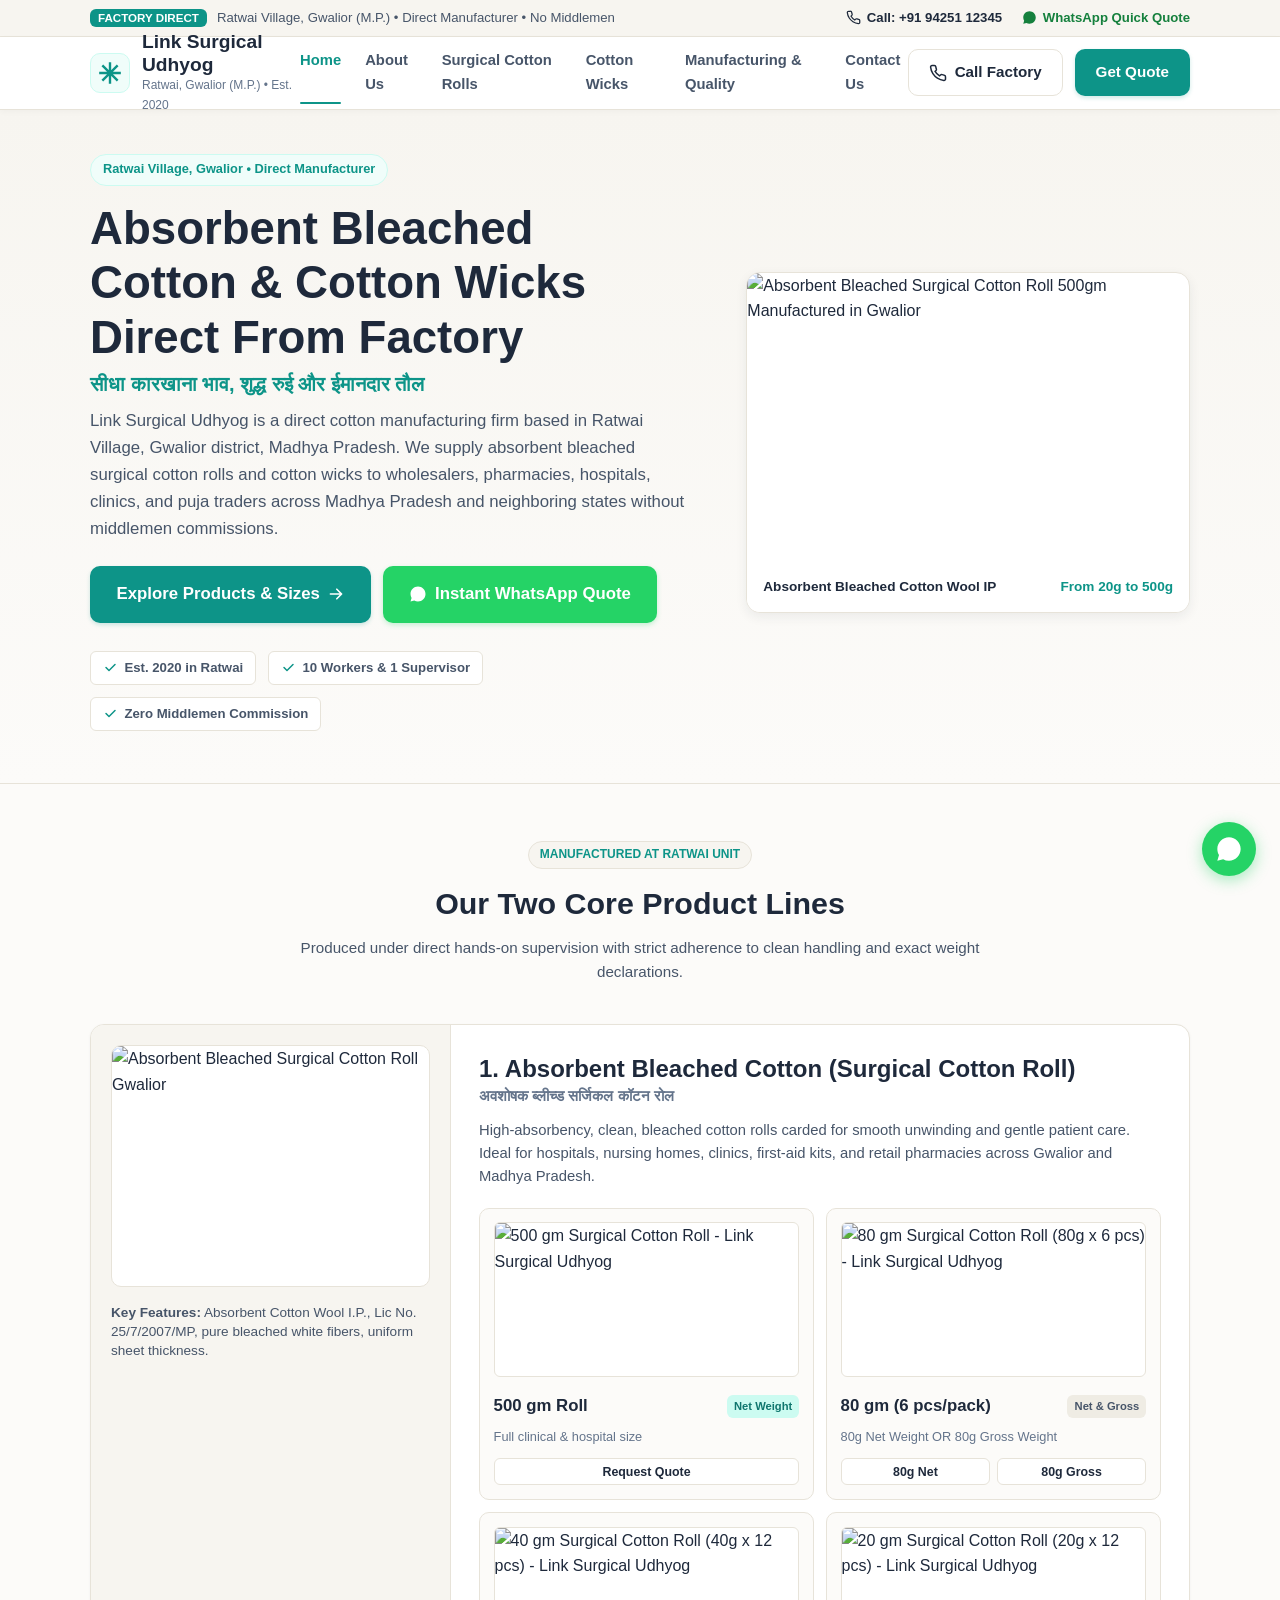
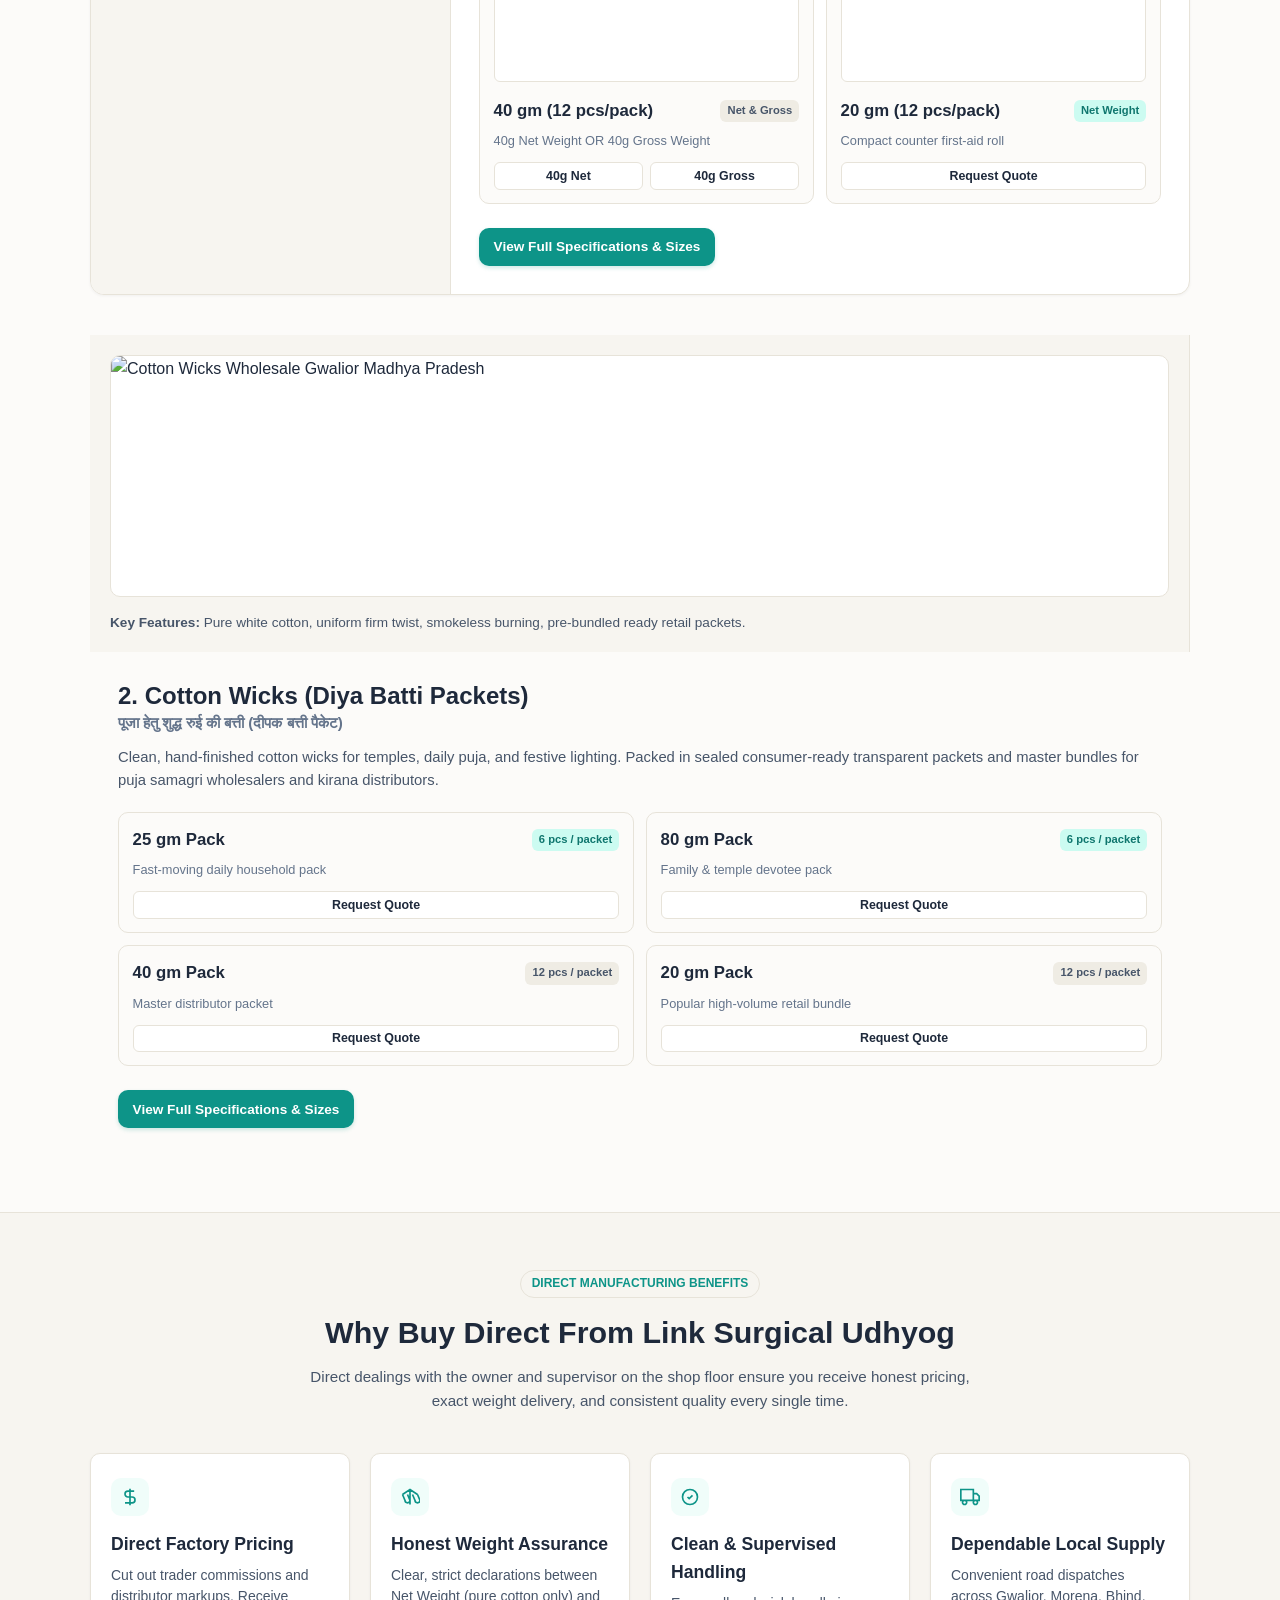
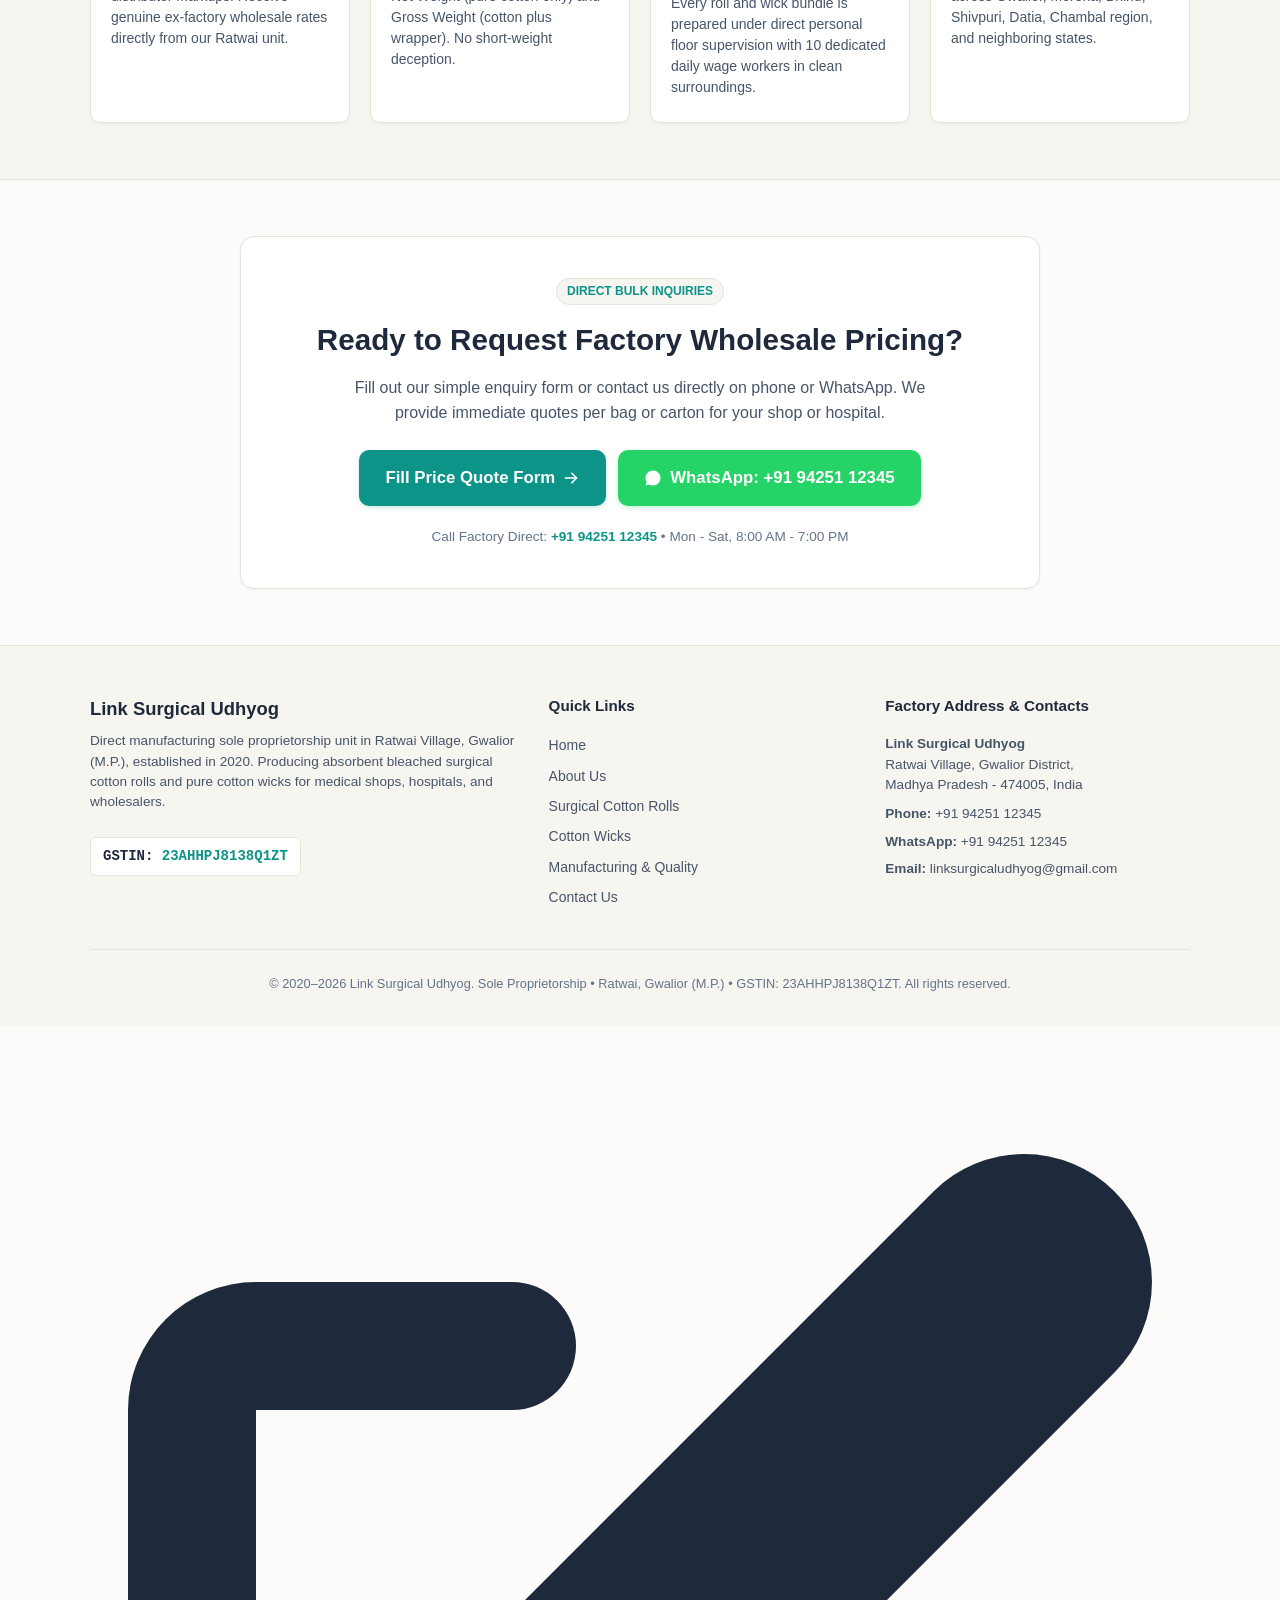
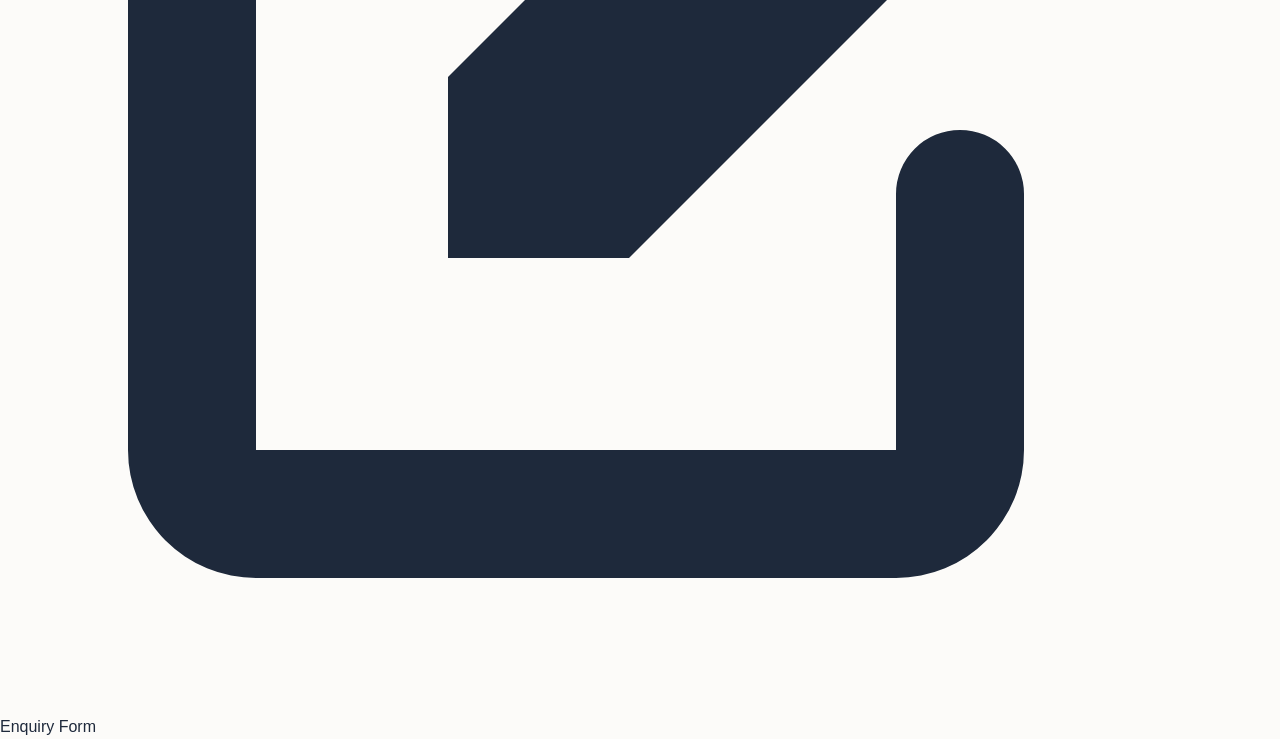
==== index.html @ 91ba0140 "Add files via upload" ====
<!DOCTYPE html>
<html lang="en">
<head>
  <meta charset="UTF-8">
  <meta name="viewport" content="width=device-width, initial-scale=1.0">
  <title>Link Surgical Udhyog | Cotton Manufacturer Gwalior, MP</title>
  <meta name="description" content="Absorbent cotton manufacturer in Gwalior, MP. Direct factory rates on surgical cotton rolls and cotton wicks wholesale from Ratwai Village unit.">
  <meta name="keywords" content="absorbent cotton manufacturer Gwalior, surgical cotton roll supplier Madhya Pradesh, cotton wicks wholesale, surgical cotton roll manufacturer, diya batti wholesale MP">
  <meta name="theme-color" content="#0D9488">
  
  <!-- Local SEO Meta & Schema.org Structured Data -->
  <link rel="canonical" href="index.html">
  <script type="application/ld+json">
  {
    "@context": "https://schema.org",
    "@type": "LocalBusiness",
    "name": "Link Surgical Udhyog",
    "description": "Direct manufacturer of Absorbent Bleached Surgical Cotton Rolls and Cotton Wicks in Ratwai Village, Gwalior, Madhya Pradesh.",
    "telephone": "+919425112345",
    "email": "linksurgicaludhyog@gmail.com",
    "taxID": "23AHHPJ8138Q1ZT",
    "address": {
      "@type": "PostalAddress",
      "streetAddress": "Ratwai Village",
      "addressLocality": "Gwalior",
      "addressRegion": "Madhya Pradesh",
      "postalCode": "474005",
      "addressCountry": "IN"
    },
    "openingHoursSpecification": {
      "@type": "OpeningHoursSpecification",
      "dayOfWeek": [
        "Monday", "Tuesday", "Wednesday", "Thursday", "Friday", "Saturday"
      ],
      "opens": "08:00",
      "closes": "19:00"
    }
  }
  </script>

  <link rel="stylesheet" href="style.css">
  <link rel="stylesheet" href="styles.css">
</head>
<body>

  <!-- Top Announcement Bar -->
  <div class="top-notice-bar">
    <div class="container top-notice-content">
      <div>
        <span class="top-badge">Factory Direct</span>
        <span>Ratwai Village, Gwalior (M.P.) • Direct Manufacturer • No Middlemen</span>
      </div>
      <div class="top-links">
        <a href="tel:+919425112345" class="top-link">
          <svg class="icon-sm" viewBox="0 0 24 24" fill="none" stroke="currentColor" stroke-width="2"><path d="M22 16.92v3a2 2 0 0 1-2.18 2 19.79 19.79 0 0 1-8.63-3.07 19.5 19.5 0 0 1-6-6 19.79 19.79 0 0 1-3.07-8.67A2 2 0 0 1 4.11 2h3a2 2 0 0 1 2 1.72 12.84 12.84 0 0 0 .7 2.81 2 2 0 0 1-.45 2.11L8.09 9.91a16 16 0 0 0 6 6l1.27-1.27a2 2 0 0 1 2.11-.45 12.84 12.84 0 0 0 2.81.7A2 2 0 0 1 22 16.92z"/></svg>
          <span>Call: +91 94251 12345</span>
        </a>
        <a href="https://wa.me/919425112345?text=Namaste%20Link%20Surgical%20Udhyog,%20I%20am%20interested%20in%20bulk%20wholesale%20rates." class="top-link wa-color" target="_blank" rel="noopener noreferrer">
          <svg class="icon-sm" viewBox="0 0 24 24" fill="currentColor"><path d="M17.472 14.382c-.301-.15-1.78-.878-2.056-.978-.276-.1-.477-.15-.678.15-.2.3-.778.978-.954 1.179-.176.2-.351.226-.652.075-.301-.15-1.27-.468-2.42-1.493-.895-.798-1.5-1.784-1.676-2.085-.176-.301-.019-.464.132-.614.136-.135.301-.351.452-.527.15-.176.2-.301.3-.502.101-.2.05-.376-.025-.527-.075-.15-.678-1.632-.929-2.235-.244-.588-.492-.508-.678-.517l-.578-.01c-.2 0-.527.075-.803.376-.276.301-1.054 1.03-1.054 2.512 0 1.482 1.079 2.912 1.23 3.113.15.2 2.123 3.242 5.143 4.547.718.311 1.279.497 1.716.636.722.23 1.379.197 1.9.12.58-.088 1.78-.727 2.03-1.43.25-.704.25-1.306.175-1.43-.075-.125-.276-.2-.577-.351zM12 2C6.477 2 2 6.477 2 12c0 1.89.525 3.66 1.438 5.176L2 22l4.981-1.307A9.957 9.957 0 0 0 12 22c5.523 0 10-4.477 10-10S17.523 2 12 2z"/></svg>
          <span>WhatsApp Quick Quote</span>
        </a>
      </div>
    </div>
  </div>

  <!-- Header Navigation -->
  <header class="header">
    <div class="container header-inner">
      <a href="index.html" class="brand">
        <div class="brand-icon">
          <svg viewBox="0 0 24 24" fill="none" stroke="currentColor" stroke-width="2.2"><path d="M12 2v20M2 12h20M4.93 4.93l14.14 14.14M4.93 19.07L19.07 4.93"/></svg>
        </div>
        <div class="brand-text">
          <span class="brand-name">Link Surgical Udhyog</span>
          <span class="brand-sub">Ratwai, Gwalior (M.P.) • Est. 2020</span>
        </div>
      </a>

      <!-- Desktop Navigation (6-Page Architecture) -->
      <nav class="main-nav">
        <a href="index.html" class="active">Home</a>
        <a href="about-us.html">About Us</a>
        <a href="surgical-cotton-rolls.html">Surgical Cotton Rolls</a>
        <a href="cotton-wicks.html">Cotton Wicks</a>
        <a href="manufacturing-quality.html">Manufacturing & Quality</a>
        <a href="contact-us.html">Contact Us</a>
      </nav>

      <div class="header-actions">
        <a href="tel:+919425112345" class="btn btn-outline header-call-btn">
          <svg class="btn-icon" viewBox="0 0 24 24" fill="none" stroke="currentColor" stroke-width="2"><path d="M22 16.92v3a2 2 0 0 1-2.18 2 19.79 19.79 0 0 1-8.63-3.07 19.5 19.5 0 0 1-6-6 19.79 19.79 0 0 1-3.07-8.67A2 2 0 0 1 4.11 2h3a2 2 0 0 1 2 1.72 12.84 12.84 0 0 0 .7 2.81 2 2 0 0 1-.45 2.11L8.09 9.91a16 16 0 0 0 6 6l1.27-1.27a2 2 0 0 1 2.11-.45 12.84 12.84 0 0 0 2.81.7A2 2 0 0 1 22 16.92z"/></svg>
          <span>Call Factory</span>
        </a>
        <a href="contact-us.html" class="btn btn-accent">
          <span>Get Quote</span>
        </a>
        <button class="hamburger-btn" id="hamburgerBtn" aria-label="Open navigation menu">
          <span></span>
          <span></span>
          <span></span>
        </button>
      </div>
    </div>

    <!-- Mobile Navigation Drawer -->
    <div class="mobile-drawer" id="mobileDrawer">
      <div class="mobile-links">
        <a href="index.html" class="active">Home</a>
        <a href="about-us.html">About Us</a>
        <a href="surgical-cotton-rolls.html">Surgical Cotton Rolls</a>
        <a href="cotton-wicks.html">Cotton Wicks</a>
        <a href="manufacturing-quality.html">Manufacturing & Quality</a>
        <a href="contact-us.html">Contact Us</a>
      </div>
      <div class="mobile-drawer-cta">
        <a href="tel:+919425112345" class="btn btn-outline btn-full">Direct Call: 94251 12345</a>
        <a href="https://wa.me/919425112345" class="btn btn-whatsapp btn-full" target="_blank" rel="noopener noreferrer">WhatsApp Factory Owner</a>
      </div>
    </div>
  </header>

  <main>
    <!-- Home Hero Section with Short Headline -->
    <section class="hero">
      <div class="container hero-grid">
        <div class="hero-left">
          <span class="hero-tag">Ratwai Village, Gwalior • Direct Manufacturer</span>
          <h1 class="hero-headline">
            Absorbent Bleached Cotton & Cotton Wicks Direct From Factory
            <span class="hero-headline-hi">सीधा कारखाना भाव, शुद्ध रुई और ईमानदार तौल</span>
          </h1>
          <p class="hero-lead">
            Link Surgical Udhyog is a direct cotton manufacturing firm based in Ratwai Village, Gwalior district, Madhya Pradesh. We supply absorbent bleached surgical cotton rolls and cotton wicks to wholesalers, pharmacies, hospitals, clinics, and puja traders across Madhya Pradesh and neighboring states without middlemen commissions.
          </p>

          <div class="hero-cta-row">
            <a href="surgical-cotton-rolls.html" class="btn btn-accent btn-lg">
              <span>Explore Products & Sizes</span>
              <svg class="btn-icon-right" viewBox="0 0 20 20" fill="currentColor"><path fill-rule="evenodd" d="M10.293 3.293a1 1 0 011.414 0l6 6a1 1 0 010 1.414l-6 6a1 1 0 01-1.414-1.414L14.586 11H3a1 1 0 110-2h11.586l-4.293-4.293a1 1 0 010-1.414z" clip-rule="evenodd"/></svg>
            </a>
            <a href="https://wa.me/919425112345?text=Namaste%20Link%20Surgical%20Udhyog,%20I%20am%20looking%20for%20bulk%20factory%20prices." class="btn btn-whatsapp btn-lg" target="_blank" rel="noopener noreferrer">
              <svg class="btn-icon" viewBox="0 0 24 24" fill="currentColor"><path d="M17.472 14.382c-.301-.15-1.78-.878-2.056-.978-.276-.1-.477-.15-.678.15-.2.3-.778.978-.954 1.179-.176.2-.351.226-.652.075-.301-.15-1.27-.468-2.42-1.493-.895-.798-1.5-1.784-1.676-2.085-.176-.301-.019-.464.132-.614.136-.135.301-.351.452-.527.15-.176.2-.301.3-.502.101-.2.05-.376-.025-.527-.075-.15-.678-1.632-.929-2.235-.244-.588-.492-.508-.678-.517l-.578-.01c-.2 0-.527.075-.803.376-.276.301-1.054 1.03-1.054 2.512 0 1.482 1.079 2.912 1.23 3.113.15.2 2.123 3.242 5.143 4.547.718.311 1.279.497 1.716.636.722.23 1.379.197 1.9.12.58-.088 1.78-.727 2.03-1.43.25-.704.25-1.306.175-1.43-.075-.125-.276-.2-.577-.351zM12 2C6.477 2 2 6.477 2 12c0 1.89.525 3.66 1.438 5.176L2 22l4.981-1.307A9.957 9.957 0 0 0 12 22c5.523 0 10-4.477 10-10S17.523 2 12 2z"/></svg>
              <span>Instant WhatsApp Quote</span>
            </a>
          </div>

          <div class="hero-highlights">
            <div class="hero-highlight-pill">
              <svg viewBox="0 0 20 20" fill="currentColor"><path fill-rule="evenodd" d="M16.707 5.293a1 1 0 010 1.414l-8 8a1 1 0 01-1.414 0l-4-4a1 1 0 011.414-1.414L8 12.586l7.293-7.293a1 1 0 011.414 0z" clip-rule="evenodd"/></svg>
              <span>Est. 2020 in Ratwai</span>
            </div>
            <div class="hero-highlight-pill">
              <svg viewBox="0 0 20 20" fill="currentColor"><path fill-rule="evenodd" d="M16.707 5.293a1 1 0 010 1.414l-8 8a1 1 0 01-1.414 0l-4-4a1 1 0 011.414-1.414L8 12.586l7.293-7.293a1 1 0 011.414 0z" clip-rule="evenodd"/></svg>
              <span>10 Workers & 1 Supervisor</span>
            </div>
            <div class="hero-highlight-pill">
              <svg viewBox="0 0 20 20" fill="currentColor"><path fill-rule="evenodd" d="M16.707 5.293a1 1 0 010 1.414l-8 8a1 1 0 01-1.414 0l-4-4a1 1 0 011.414-1.414L8 12.586l7.293-7.293a1 1 0 011.414 0z" clip-rule="evenodd"/></svg>
              <span>Zero Middlemen Commission</span>
            </div>
          </div>
        </div>

        <div class="hero-right">
          <div class="hero-img-box">
            <img src="images/cotton-roll-500g.jpg" alt="Absorbent Bleached Surgical Cotton Roll 500gm Manufactured in Gwalior" width="600" height="448" loading="eager">
            <div class="hero-img-meta">
              <strong>Absorbent Bleached Cotton Wool IP</strong>
              <span style="color: var(--accent-teal); font-weight: 700;">From 20g to 500g</span>
            </div>
          </div>
        </div>
      </div>
    </section>

    <!-- The Two Product Lines Section -->
    <section class="section">
      <div class="container">
        <div class="section-title-wrap">
          <span class="section-tag">Manufactured at Ratwai Unit</span>
          <h2 class="section-heading">Our Two Core Product Lines</h2>
          <p class="section-sub">
            Produced under direct hands-on supervision with strict adherence to clean handling and exact weight declarations.
          </p>
        </div>

        <!-- Product Line 1 -->
        <div class="product-card">
          <div class="product-card-media">
            <div class="product-img-wrap">
              <img src="images/cotton-roll-500g.jpg" alt="Absorbent Bleached Surgical Cotton Roll Gwalior" loading="lazy">
            </div>
            <div style="font-size: 0.85rem; color: var(--text-secondary); line-height: 1.4;">
              <strong>Key Features:</strong> Absorbent Cotton Wool I.P., Lic No. 25/7/2007/MP, pure bleached white fibers, uniform sheet thickness.
            </div>
          </div>
          <div class="product-card-body">
            <div>
              <h3 class="product-title">1. Absorbent Bleached Cotton (Surgical Cotton Roll)</h3>
              <p class="product-title-hi">अवशोषक ब्लीच्ड सर्जिकल कॉटन रोल</p>
              <p class="product-desc">
                High-absorbency, clean, bleached cotton rolls carded for smooth unwinding and gentle patient care. Ideal for hospitals, nursing homes, clinics, first-aid kits, and retail pharmacies across Gwalior and Madhya Pradesh.
              </p>
              <div class="pack-variant-grid">
                <!-- 500 gm Net -->
                <div class="pack-item">
                  <div class="pack-thumb-wrap">
                    <img src="images/cotton-roll-500g.jpg" alt="500 gm Surgical Cotton Roll - Link Surgical Udhyog" class="pack-thumb" loading="lazy">
                  </div>
                  <div class="pack-header">
                    <span class="pack-name">500 gm Roll</span>
                    <span class="pack-badge accent">Net Weight</span>
                  </div>
                  <span class="pack-note">Full clinical & hospital size</span>
                  <div class="pack-actions">
                    <button class="btn btn-xs btn-outline" onclick="requestQuoteFor('Absorbent Bleached Cotton (Surgical Roll)', '500 gm Net Weight')">Request Quote</button>
                  </div>
                </div>

                <!-- 80 gm Net & Gross (80gmx6) -->
                <div class="pack-item">
                  <div class="pack-thumb-wrap">
                    <img src="images/cotton-roll-80gx6.jpg" alt="80 gm Surgical Cotton Roll (80g x 6 pcs) - Link Surgical Udhyog" class="pack-thumb" loading="lazy">
                  </div>
                  <div class="pack-header">
                    <span class="pack-name">80 gm (6 pcs/pack)</span>
                    <span class="pack-badge">Net & Gross</span>
                  </div>
                  <span class="pack-note">80g Net Weight OR 80g Gross Weight</span>
                  <div class="pack-actions">
                    <button class="btn btn-xs btn-outline" onclick="requestQuoteFor('Absorbent Bleached Cotton (Surgical Roll)', '80 gm Net Weight')">80g Net</button>
                    <button class="btn btn-xs btn-outline" onclick="requestQuoteFor('Absorbent Bleached Cotton (Surgical Roll)', '80 gm Gross Weight')">80g Gross</button>
                  </div>
                </div>

                <!-- 40 gm Net & Gross (40gmx12) -->
                <div class="pack-item">
                  <div class="pack-thumb-wrap">
                    <img src="images/cotton-roll-40gx12.jpg" alt="40 gm Surgical Cotton Roll (40g x 12 pcs) - Link Surgical Udhyog" class="pack-thumb" loading="lazy">
                  </div>
                  <div class="pack-header">
                    <span class="pack-name">40 gm (12 pcs/pack)</span>
                    <span class="pack-badge">Net & Gross</span>
                  </div>
                  <span class="pack-note">40g Net Weight OR 40g Gross Weight</span>
                  <div class="pack-actions">
                    <button class="btn btn-xs btn-outline" onclick="requestQuoteFor('Absorbent Bleached Cotton (Surgical Roll)', '40 gm Net Weight')">40g Net</button>
                    <button class="btn btn-xs btn-outline" onclick="requestQuoteFor('Absorbent Bleached Cotton (Surgical Roll)', '40 gm Gross Weight')">40g Gross</button>
                  </div>
                </div>

                <!-- 20 gm Net (20gmx12) -->
                <div class="pack-item">
                  <div class="pack-thumb-wrap">
                    <img src="images/cotton-roll-20gx12.jpg" alt="20 gm Surgical Cotton Roll (20g x 12 pcs) - Link Surgical Udhyog" class="pack-thumb" loading="lazy">
                  </div>
                  <div class="pack-header">
                    <span class="pack-name">20 gm (12 pcs/pack)</span>
                    <span class="pack-badge accent">Net Weight</span>
                  </div>
                  <span class="pack-note">Compact counter first-aid roll</span>
                  <div class="pack-actions">
                    <button class="btn btn-xs btn-outline" onclick="requestQuoteFor('Absorbent Bleached Cotton (Surgical Roll)', '20 gm Net Weight')">Request Quote</button>
                  </div>
                </div>
              </div>
            </div>
            <div>
              <a href="surgical-cotton-rolls.html" class="btn btn-accent btn-sm">View Full Specifications & Sizes</a>
            </div>
          </div>
        </div>

        <!-- Product Line 2 -->
          <div class="product-card-media">
            <div class="product-img-wrap">
              <img src="images/cotton-wicks.jpg" alt="Cotton Wicks Wholesale Gwalior Madhya Pradesh" loading="lazy">
            </div>
            <div style="font-size: 0.85rem; color: var(--text-secondary); line-height: 1.4;">
              <strong>Key Features:</strong> Pure white cotton, uniform firm twist, smokeless burning, pre-bundled ready retail packets.
            </div>
          </div>
          <div class="product-card-body">
            <div>
              <h3 class="product-title">2. Cotton Wicks (Diya Batti Packets)</h3>
              <p class="product-title-hi">पूजा हेतु शुद्ध रुई की बत्ती (दीपक बत्ती पैकेट)</p>
              <p class="product-desc">
                Clean, hand-finished cotton wicks for temples, daily puja, and festive lighting. Packed in sealed consumer-ready transparent packets and master bundles for puja samagri wholesalers and kirana distributors.
              </p>
              <div class="pack-variant-grid">
                <div class="pack-item">
                  <div class="pack-header">
                    <span class="pack-name">25 gm Pack</span>
                    <span class="pack-badge accent">6 pcs / packet</span>
                  </div>
                  <span class="pack-note">Fast-moving daily household pack</span>
                  <div class="pack-actions">
                    <button class="btn btn-xs btn-outline" onclick="requestQuoteFor('Cotton Wicks (Packets)', '25 gm Pack (6 pieces per packet)')">Request Quote</button>
                  </div>
                </div>

                <div class="pack-item">
                  <div class="pack-header">
                    <span class="pack-name">80 gm Pack</span>
                    <span class="pack-badge accent">6 pcs / packet</span>
                  </div>
                  <span class="pack-note">Family & temple devotee pack</span>
                  <div class="pack-actions">
                    <button class="btn btn-xs btn-outline" onclick="requestQuoteFor('Cotton Wicks (Packets)', '80 gm Pack (6 pieces per packet)')">Request Quote</button>
                  </div>
                </div>

                <div class="pack-item">
                  <div class="pack-header">
                    <span class="pack-name">40 gm Pack</span>
                    <span class="pack-badge">12 pcs / packet</span>
                  </div>
                  <span class="pack-note">Master distributor packet</span>
                  <div class="pack-actions">
                    <button class="btn btn-xs btn-outline" onclick="requestQuoteFor('Cotton Wicks (Packets)', '40 gm Pack (12 pieces per packet)')">Request Quote</button>
                  </div>
                </div>

                <div class="pack-item">
                  <div class="pack-header">
                    <span class="pack-name">20 gm Pack</span>
                    <span class="pack-badge">12 pcs / packet</span>
                  </div>
                  <span class="pack-note">Popular high-volume retail bundle</span>
                  <div class="pack-actions">
                    <button class="btn btn-xs btn-outline" onclick="requestQuoteFor('Cotton Wicks (Packets)', '20 gm Pack (12 pieces per packet)')">Request Quote</button>
                  </div>
                </div>
              </div>
            </div>
            <div>
              <a href="cotton-wicks.html" class="btn btn-accent btn-sm">View Full Specifications & Sizes</a>
            </div>
          </div>
        </div>
      </div>
    </section>

    <!-- Why Buy From Us Section -->
    <section class="section" style="background-color: var(--cotton-warm-100); border-top: 1px solid var(--border-light); border-bottom: 1px solid var(--border-light);">
      <div class="container">
        <div class="section-title-wrap">
          <span class="section-tag">Direct Manufacturing Benefits</span>
          <h2 class="section-heading">Why Buy Direct From Link Surgical Udhyog</h2>
          <p class="section-sub">
            Direct dealings with the owner and supervisor on the shop floor ensure you receive honest pricing, exact weight delivery, and consistent quality every single time.
          </p>
        </div>

        <div class="pillar-grid">
          <div class="pillar-item">
            <div class="pillar-icon">
              <svg viewBox="0 0 24 24" fill="none" stroke="currentColor" stroke-width="2"><path d="M12 2v20M17 5H9.5a3.5 3.5 0 0 0 0 7h5a3.5 3.5 0 0 1 0 7H6"/></svg>
            </div>
            <h3>Direct Factory Pricing</h3>
            <p>Cut out trader commissions and distributor markups. Receive genuine ex-factory wholesale rates directly from our Ratwai unit.</p>
          </div>

          <div class="pillar-item">
            <div class="pillar-icon">
              <svg viewBox="0 0 24 24" fill="none" stroke="currentColor" stroke-width="2"><path d="M12 3v18M3 9l9-6 9 6M3 9l3 7a3 3 0 0 0 6 0L9 9M15 9l3 7a3 3 0 0 0 6 0L21 9"/></svg>
            </div>
            <h3>Honest Weight Assurance</h3>
            <p>Clear, strict declarations between Net Weight (pure cotton only) and Gross Weight (cotton plus wrapper). No short-weight deception.</p>
          </div>

          <div class="pillar-item">
            <div class="pillar-icon">
              <svg viewBox="0 0 24 24" fill="none" stroke="currentColor" stroke-width="2"><path d="M9 12l2 2 4-4m6 2a9 9 0 11-18 0 9 9 0 0118 0z"/></svg>
            </div>
            <h3>Clean & Supervised Handling</h3>
            <p>Every roll and wick bundle is prepared under direct personal floor supervision with 10 dedicated daily wage workers in clean surroundings.</p>
          </div>

          <div class="pillar-item">
            <div class="pillar-icon">
              <svg viewBox="0 0 24 24" fill="none" stroke="currentColor" stroke-width="2"><path d="M1 3h15v13H1zM16 8h4l3 3v5h-7V8zM5.5 21a2.5 2.5 0 1 0 0-5 2.5 2.5 0 0 0 0 5zM18.5 21a2.5 2.5 0 1 0 0-5 2.5 2.5 0 0 0 0 5z"/></svg>
            </div>
            <h3>Dependable Local Supply</h3>
            <p>Convenient road dispatches across Gwalior, Morena, Bhind, Shivpuri, Datia, Chambal region, and neighboring states.</p>
          </div>
        </div>
      </div>
    </section>

    <!-- Enquiry Call-to-Action Section -->
    <section class="section">
      <div class="container">
        <div style="background-color: var(--cotton-white); border: 1px solid var(--border-light); border-radius: var(--radius-lg); padding: 2.5rem 1.75rem; text-align: center; box-shadow: var(--shadow-sm); max-width: 800px; margin: 0 auto;">
          <span class="section-tag">Direct Bulk Inquiries</span>
          <h2 style="font-size: 1.85rem; font-weight: 800; color: var(--text-primary); margin-bottom: 0.75rem;">
            Ready to Request Factory Wholesale Pricing?
          </h2>
          <p style="font-size: 1rem; color: var(--text-secondary); max-width: 580px; margin: 0 auto 1.5rem;">
            Fill out our simple enquiry form or contact us directly on phone or WhatsApp. We provide immediate quotes per bag or carton for your shop or hospital.
          </p>
          <div style="display: flex; flex-direction: column; gap: 0.75rem; justify-content: center; align-items: center;">
            <div style="display: flex; gap: 0.75rem; flex-wrap: wrap; justify-content: center;">
              <a href="contact-us.html" class="btn btn-accent btn-lg">
                <span>Fill Price Quote Form</span>
                <svg class="btn-icon-right" viewBox="0 0 20 20" fill="currentColor"><path fill-rule="evenodd" d="M10.293 3.293a1 1 0 011.414 0l6 6a1 1 0 010 1.414l-6 6a1 1 0 01-1.414-1.414L14.586 11H3a1 1 0 110-2h11.586l-4.293-4.293a1 1 0 010-1.414z" clip-rule="evenodd"/></svg>
              </a>
              <a href="https://wa.me/919425112345?text=Namaste%20Link%20Surgical%20Udhyog,%20I%20am%20interested%20in%20bulk%20wholesale%20rates." class="btn btn-whatsapp btn-lg" target="_blank" rel="noopener noreferrer">
                <svg class="btn-icon" viewBox="0 0 24 24" fill="currentColor"><path d="M17.472 14.382c-.301-.15-1.78-.878-2.056-.978-.276-.1-.477-.15-.678.15-.2.3-.778.978-.954 1.179-.176.2-.351.226-.652.075-.301-.15-1.27-.468-2.42-1.493-.895-.798-1.5-1.784-1.676-2.085-.176-.301-.019-.464.132-.614.136-.135.301-.351.452-.527.15-.176.2-.301.3-.502.101-.2.05-.376-.025-.527-.075-.15-.678-1.632-.929-2.235-.244-.588-.492-.508-.678-.517l-.578-.01c-.2 0-.527.075-.803.376-.276.301-1.054 1.03-1.054 2.512 0 1.482 1.079 2.912 1.23 3.113.15.2 2.123 3.242 5.143 4.547.718.311 1.279.497 1.716.636.722.23 1.379.197 1.9.12.58-.088 1.78-.727 2.03-1.43.25-.704.25-1.306.175-1.43-.075-.125-.276-.2-.577-.351zM12 2C6.477 2 2 6.477 2 12c0 1.89.525 3.66 1.438 5.176L2 22l4.981-1.307A9.957 9.957 0 0 0 12 22c5.523 0 10-4.477 10-10S17.523 2 12 2z"/></svg>
                <span>WhatsApp: +91 94251 12345</span>
              </a>
            </div>
            <div style="font-size: 0.85rem; color: var(--text-muted); margin-top: 0.5rem;">
              Call Factory Direct: <a href="tel:+919425112345" style="color: var(--accent-teal); font-weight: 700;">+91 94251 12345</a> • Mon - Sat, 8:00 AM - 7:00 PM
            </div>
          </div>
        </div>
      </div>
    </section>
  </main>

  <!-- Footer with GST Number 23AHHPJ8138Q1ZT -->
  <footer class="footer">
    <div class="container">
      <div class="footer-grid">
        <div>
          <div class="footer-brand-title">Link Surgical Udhyog</div>
          <p style="font-size: 0.85rem; line-height: 1.5; margin-bottom: 0.75rem;">
            Direct manufacturing sole proprietorship unit in Ratwai Village, Gwalior (M.P.), established in 2020. Producing absorbent bleached surgical cotton rolls and pure cotton wicks for medical shops, hospitals, and wholesalers.
          </p>
          <div class="footer-gst-box">
            GSTIN: <span>23AHHPJ8138Q1ZT</span>
          </div>
        </div>

        <div>
          <h4 class="footer-heading">Quick Links</h4>
          <ul class="footer-nav">
            <li><a href="index.html">Home</a></li>
            <li><a href="about-us.html">About Us</a></li>
            <li><a href="surgical-cotton-rolls.html">Surgical Cotton Rolls</a></li>
            <li><a href="cotton-wicks.html">Cotton Wicks</a></li>
            <li><a href="manufacturing-quality.html">Manufacturing & Quality</a></li>
            <li><a href="contact-us.html">Contact Us</a></li>
          </ul>
        </div>

        <div>
          <h4 class="footer-heading">Factory Address & Contacts</h4>
          <p style="font-size: 0.85rem; line-height: 1.5; margin-bottom: 0.5rem;">
            <strong>Link Surgical Udhyog</strong><br>
            Ratwai Village, Gwalior District,<br>
            Madhya Pradesh - 474005, India
          </p>
          <p style="font-size: 0.85rem; margin-bottom: 0.35rem;">
            <strong>Phone:</strong> <a href="tel:+919425112345">+91 94251 12345</a>
          </p>
          <p style="font-size: 0.85rem; margin-bottom: 0.35rem;">
            <strong>WhatsApp:</strong> <a href="https://wa.me/919425112345" target="_blank" rel="noopener noreferrer">+91 94251 12345</a>
          </p>
          <p style="font-size: 0.85rem;">
            <strong>Email:</strong> <a href="mailto:linksurgicaludhyog@gmail.com">linksurgicaludhyog@gmail.com</a>
          </p>
        </div>
      </div>

      <div class="footer-bottom">
        <p>© 2020–2026 Link Surgical Udhyog. Sole Proprietorship • Ratwai, Gwalior (M.P.) • GSTIN: 23AHHPJ8138Q1ZT. All rights reserved.</p>
      </div>
    </div>
  </footer>

  <!-- Mobile Sticky Conversion Bar -->
  <div class="mobile-sticky-bar">
    <a href="tel:+919425112345" class="sticky-nav-item sticky-call">
      <svg viewBox="0 0 24 24" fill="none" stroke="currentColor" stroke-width="2"><path d="M22 16.92v3a2 2 0 0 1-2.18 2 19.79 19.79 0 0 1-8.63-3.07 19.5 19.5 0 0 1-6-6 19.79 19.79 0 0 1-3.07-8.67A2 2 0 0 1 4.11 2h3a2 2 0 0 1 2 1.72 12.84 12.84 0 0 0 .7 2.81 2 2 0 0 1-.45 2.11L8.09 9.91a16 16 0 0 0 6 6l1.27-1.27a2 2 0 0 1 2.11-.45 12.84 12.84 0 0 0 2.81.7A2 2 0 0 1 22 16.92z"/></svg>
      <span>Call Direct</span>
    </a>
    <a href="https://wa.me/919425112345?text=Namaste%20Link%20Surgical%20Udhyog,%20I%20am%20looking%20for%20bulk%20factory%20prices." class="sticky-nav-item sticky-wa" target="_blank" rel="noopener noreferrer">
      <svg viewBox="0 0 24 24" fill="currentColor"><path d="M17.472 14.382c-.301-.15-1.78-.878-2.056-.978-.276-.1-.477-.15-.678.15-.2.3-.778.978-.954 1.179-.176.2-.351.226-.652.075-.301-.15-1.27-.468-2.42-1.493-.895-.798-1.5-1.784-1.676-2.085-.176-.301-.019-.464.132-.614.136-.135.301-.351.452-.527.15-.176.2-.301.3-.502.101-.2.05-.376-.025-.527-.075-.15-.678-1.632-.929-2.235-.244-.588-.492-.508-.678-.517l-.578-.01c-.2 0-.527.075-.803.376-.276.301-1.054 1.03-1.054 2.512 0 1.482 1.079 2.912 1.23 3.113.15.2 2.123 3.242 5.143 4.547.718.311 1.279.497 1.716.636.722.23 1.379.197 1.9.12.58-.088 1.78-.727 2.03-1.43.25-.704.25-1.306.175-1.43-.075-.125-.276-.2-.577-.351zM12 2C6.477 2 2 6.477 2 12c0 1.89.525 3.66 1.438 5.176L2 22l4.981-1.307A9.957 9.957 0 0 0 12 22c5.523 0 10-4.477 10-10S17.523 2 12 2z"/></svg>
      <span>WhatsApp Quote</span>
    </a>
    <a href="contact-us.html" class="sticky-nav-item sticky-quote">
      <svg viewBox="0 0 20 20" fill="currentColor"><path d="M17.414 2.586a2 2 0 00-2.828 0L7 10.172V13h2.828l7.586-7.586a2 2 0 000-2.828z"/><path fill-rule="evenodd" d="M2 6a2 2 0 012-2h4a1 1 0 010 2H4v10h10v-4a1 1 0 112 0v4a2 2 0 01-2 2H4a2 2 0 01-2-2V6z" clip-rule="evenodd"/></svg>
      <span>Enquiry Form</span>
    </a>
  </div>
      <svg viewBox="0 0 20 20" fill="currentColor"><path d="M17.414 2.586a2 2 0 00-2.828 0L7 10.172V13h2.828l7.586-7.586a2 2 0 000-2.828z"/><path fill-rule="evenodd" d="M2 6a2 2 0 012-2h4a1 1 0 010 2H4v10h10v-4a1 1 0 112 0v4a2 2 0 01-2 2H4a2 2 0 01-2-2V6z" clip-rule="evenodd"/></svg>
      <span>Enquiry Form</span>
    </a>
  </div>

  <!-- Floating WhatsApp Action -->
  <a href="https://wa.me/919425112345?text=Namaste%20Link%20Surgical%20Udhyog,%20I%20am%20interested%20in%20bulk%20wholesale%20rates." class="floating-wa" target="_blank" rel="noopener noreferrer" title="Chat on WhatsApp">
    <svg viewBox="0 0 24 24" fill="currentColor"><path d="M17.472 14.382c-.301-.15-1.78-.878-2.056-.978-.276-.1-.477-.15-.678.15-.2.3-.778.978-.954 1.179-.176.2-.351.226-.652.075-.301-.15-1.27-.468-2.42-1.493-.895-.798-1.5-1.784-1.676-2.085-.176-.301-.019-.464.132-.614.136-.135.301-.351.452-.527.15-.176.2-.301.3-.502.101-.2.05-.376-.025-.527-.075-.15-.678-1.632-.929-2.235-.244-.588-.492-.508-.678-.517l-.578-.01c-.2 0-.527.075-.803.376-.276.301-1.054 1.03-1.054 2.512 0 1.482 1.079 2.912 1.23 3.113.15.2 2.123 3.242 5.143 4.547.718.311 1.279.497 1.716.636.722.23 1.379.197 1.9.12.58-.088 1.78-.727 2.03-1.43.25-.704.25-1.306.175-1.43-.075-.125-.276-.2-.577-.351zM12 2C6.477 2 2 6.477 2 12c0 1.89.525 3.66 1.438 5.176L2 22l4.981-1.307A9.957 9.957 0 0 0 12 22c5.523 0 10-4.477 10-10S17.523 2 12 2z"/></svg>
  </a>

  <script src="script.js"></script>
</body>
</html>
---- styles.css ----
/* ==========================================================================
   Link Surgical Udhyog - Core Stylesheet
   Color Palette: Clean white, soft cotton tones, and one medical teal accent.
   GST: 23AHHPJ8138Q1ZT
   ========================================================================== */

:root {
  /* One Accent Colour */
  --accent-teal: #0D9488;
  --accent-teal-dark: #0F766E;
  --accent-teal-light: #CCFBF1;
  --accent-teal-soft: #F0FDFA;
  
  /* Soft Cotton Tones */
  --cotton-white: #FFFFFF;
  --cotton-warm-50: #FCFBF9;
  --cotton-warm-100: #F7F5F0;
  --cotton-warm-200: #EFECE4;
  --cotton-warm-300: #E3DED4;
  --cotton-fiber: #ECE8DF;

  /* Typography / Text Colors */
  --text-primary: #1E293B;
  --text-secondary: #475569;
  --text-muted: #64748B;
  --text-light: #94A3B8;
  
  /* Borders & Shadows */
  --border-light: #E7E3D9;
  --border-subtle: #F0ECE4;
  --shadow-sm: 0 1px 3px rgba(30, 41, 59, 0.05);
  --shadow-md: 0 4px 12px rgba(30, 41, 59, 0.07);
  --shadow-lg: 0 10px 25px -4px rgba(30, 41, 59, 0.1);
  --shadow-glow: 0 0 0 3px rgba(13, 148, 136, 0.3);

  /* WhatsApp Action Color */
  --whatsapp-green: #25D366;
  --whatsapp-hover: #1EBE5D;

  /* Sizing & Fonts */
  --font-main: -apple-system, BlinkMacSystemFont, 'Segoe UI', Roboto, Helvetica, Arial, sans-serif;
  --radius-sm: 6px;
  --radius-md: 10px;
  --radius-lg: 14px;
  --radius-full: 9999px;
  --container-width: 1140px;
}

/* Reset & Box Model */
*, *::before, *::after {
  box-sizing: border-box;
  margin: 0;
  padding: 0;
}

html {
  font-size: 16px;
  scroll-behavior: smooth;
  -webkit-text-size-adjust: 100%;
}

body {
  font-family: var(--font-main);
  color: var(--text-primary);
  background-color: var(--cotton-warm-50);
  line-height: 1.6;
  padding-bottom: 70px; /* Space for mobile sticky footer */
}

@media (min-width: 768px) {
  body {
    padding-bottom: 0;
  }
}

img {
  max-width: 100%;
  height: auto;
  display: block;
}

a {
  color: inherit;
  text-decoration: none;
}

button, input, select, textarea {
  font-family: inherit;
  font-size: inherit;
}

.container {
  width: 100%;
  max-width: var(--container-width);
  margin-left: auto;
  margin-right: auto;
  padding-left: 1.25rem;
  padding-right: 1.25rem;
}

/* ==========================================================================
   Top Notification / Direct Dealing Bar
   ========================================================================== */
.top-notice-bar {
  background-color: var(--cotton-warm-100);
  border-bottom: 1px solid var(--border-light);
  font-size: 0.825rem;
  padding: 0.45rem 0;
  color: var(--text-secondary);
}

.top-notice-content {
  display: flex;
  justify-content: space-between;
  align-items: center;
  flex-wrap: wrap;
  gap: 0.5rem;
}

.top-badge {
  background-color: var(--accent-teal);
  color: white;
  padding: 0.15rem 0.5rem;
  border-radius: var(--radius-sm);
  font-weight: 700;
  font-size: 0.725rem;
  text-transform: uppercase;
  margin-right: 0.4rem;
}

.top-links {
  display: flex;
  align-items: center;
  gap: 1.25rem;
}

.top-link {
  display: inline-flex;
  align-items: center;
  gap: 0.35rem;
  color: var(--text-primary);
  font-weight: 600;
  transition: color 0.2s;
}

.top-link:hover {
  color: var(--accent-teal);
}

.top-link.wa-color {
  color: #15803D;
}

.icon-sm {
  width: 15px;
  height: 15px;
}

@media (max-width: 680px) {
  .top-links {
    display: none;
  }
}

/* ==========================================================================
   Header & Main Navigation
   ========================================================================== */
.header {
  position: sticky;
  top: 0;
  z-index: 100;
  background-color: var(--cotton-white);
  border-bottom: 1px solid var(--border-light);
  box-shadow: 0 2px 6px rgba(0, 0, 0, 0.03);
}

.header-inner {
  display: flex;
  align-items: center;
  justify-content: space-between;
  height: 72px;
}

.brand {
  display: flex;
  align-items: center;
  gap: 0.75rem;
}

.brand-icon {
  width: 40px;
  height: 40px;
  background-color: var(--accent-teal-soft);
  border: 1px solid var(--accent-teal-light);
  border-radius: var(--radius-md);
  padding: 6px;
  color: var(--accent-teal);
  flex-shrink: 0;
}

.brand-text {
  display: flex;
  flex-direction: column;
}

.brand-name {
  font-size: 1.2rem;
  font-weight: 800;
  color: var(--text-primary);
  line-height: 1.2;
}

.brand-sub {
  font-size: 0.75rem;
  color: var(--text-muted);
}

.main-nav {
  display: none;
  gap: 1.5rem;
}

.main-nav a {
  font-size: 0.925rem;
  font-weight: 600;
  color: var(--text-secondary);
  padding: 0.35rem 0;
  position: relative;
  transition: color 0.15s;
}

.main-nav a:hover,
.main-nav a.active {
  color: var(--accent-teal);
}

.main-nav a.active::after {
  content: "";
  position: absolute;
  bottom: -2px;
  left: 0;
  right: 0;
  height: 2px;
  background-color: var(--accent-teal);
  border-radius: 2px;
}

.header-actions {
  display: flex;
  align-items: center;
  gap: 0.75rem;
}

.header-call-btn {
  display: none;
}

@media (min-width: 960px) {
  .main-nav {
    display: flex;
  }
  .header-call-btn {
    display: inline-flex;
  }
}

.hamburger-btn {
  display: flex;
  flex-direction: column;
  justify-content: space-around;
  width: 28px;
  height: 22px;
  background: transparent;
  border: none;
  cursor: pointer;
  padding: 0;
}

.hamburger-btn span {
  display: block;
  width: 100%;
  height: 2.5px;
  background-color: var(--text-primary);
  border-radius: 2px;
  transition: all 0.25s ease;
}

@media (min-width: 960px) {
  .hamburger-btn {
    display: none;
  }
}

/* Mobile Drawer */
.mobile-drawer {
  display: none;
  position: absolute;
  top: 72px;
  left: 0;
  width: 100%;
  background: var(--cotton-white);
  border-bottom: 2px solid var(--accent-teal);
  box-shadow: var(--shadow-lg);
  padding: 1.25rem;
  z-index: 99;
}

.mobile-drawer.open {
  display: block;
}

.mobile-links {
  display: flex;
  flex-direction: column;
  gap: 0.75rem;
}

.mobile-links a {
  font-size: 1rem;
  font-weight: 600;
  padding: 0.5rem 0;
  border-bottom: 1px solid var(--cotton-warm-100);
}

.mobile-links a.active {
  color: var(--accent-teal);
  font-weight: 700;
}

.mobile-drawer-cta {
  margin-top: 1rem;
  display: flex;
  flex-direction: column;
  gap: 0.65rem;
}

/* ==========================================================================
   Buttons & User Actions
   ========================================================================== */
.btn {
  display: inline-flex;
  align-items: center;
  justify-content: center;
  gap: 0.5rem;
  font-weight: 700;
  border-radius: var(--radius-md);
  padding: 0.65rem 1.25rem;
  font-size: 0.95rem;
  cursor: pointer;
  transition: all 0.2s ease;
  border: 1px solid transparent;
  text-align: center;
  white-space: nowrap;
}

.btn-accent {
  background-color: var(--accent-teal);
  color: white;
  box-shadow: 0 2px 4px rgba(13, 148, 136, 0.2);
}

.btn-accent:hover {
  background-color: var(--accent-teal-dark);
  box-shadow: 0 4px 8px rgba(13, 148, 136, 0.3);
  transform: translateY(-1px);
}

.btn-outline {
  background-color: var(--cotton-white);
  color: var(--text-primary);
  border-color: var(--border-light);
}

.btn-outline:hover {
  border-color: var(--accent-teal);
  color: var(--accent-teal);
}

.btn-whatsapp {
  background-color: var(--whatsapp-green);
  color: white;
  box-shadow: 0 2px 5px rgba(37, 211, 102, 0.25);
}

.btn-whatsapp:hover {
  background-color: var(--whatsapp-hover);
  transform: translateY(-1px);
}

.btn-lg {
  padding: 0.85rem 1.6rem;
  font-size: 1.05rem;
}

.btn-sm {
  padding: 0.45rem 0.85rem;
  font-size: 0.85rem;
}

.btn-xs {
  padding: 0.35rem 0.65rem;
  font-size: 0.775rem;
  border-radius: var(--radius-sm);
}

.btn-full {
  width: 100%;
}

.btn-icon {
  width: 18px;
  height: 18px;
  flex-shrink: 0;
}

.btn-icon-right {
  width: 16px;
  height: 16px;
  flex-shrink: 0;
}

/* ==========================================================================
   Page Headers & Hero Sections
   ========================================================================== */
.page-header {
  background: var(--cotton-warm-100);
  border-bottom: 1px solid var(--border-light);
  padding: 2.75rem 0 2.25rem;
}

.page-header-inner {
  max-width: 800px;
}

.page-badge {
  display: inline-flex;
  align-items: center;
  gap: 0.4rem;
  background-color: var(--cotton-white);
  color: var(--accent-teal);
  font-weight: 700;
  font-size: 0.775rem;
  text-transform: uppercase;
  padding: 0.25rem 0.75rem;
  border-radius: var(--radius-full);
  border: 1px solid var(--border-light);
  margin-bottom: 0.85rem;
}

.page-title {
  font-size: 2.15rem;
  font-weight: 800;
  color: var(--text-primary);
  line-height: 1.25;
  margin-bottom: 0.65rem;
}

@media (min-width: 768px) {
  .page-title {
    font-size: 2.6rem;
  }
}

.page-subtitle {
  font-size: 1.05rem;
  color: var(--text-secondary);
  line-height: 1.6;
}

/* Home Hero */
.hero {
  background: linear-gradient(180deg, var(--cotton-warm-100) 0%, var(--cotton-warm-50) 100%);
  border-bottom: 1px solid var(--border-light);
  padding: 2.75rem 0 3.25rem;
}

.hero-grid {
  display: grid;
  grid-template-columns: 1fr;
  gap: 2.5rem;
  align-items: center;
}

@media (min-width: 960px) {
  .hero-grid {
    grid-template-columns: 1.15fr 0.85fr;
    gap: 3.5rem;
  }
}

.hero-tag {
  display: inline-block;
  background-color: var(--accent-teal-soft);
  color: var(--accent-teal);
  border: 1px solid var(--accent-teal-light);
  font-weight: 700;
  font-size: 0.8rem;
  padding: 0.3rem 0.75rem;
  border-radius: var(--radius-full);
  margin-bottom: 1rem;
}

.hero-headline {
  font-size: 2.2rem;
  font-weight: 800;
  color: var(--text-primary);
  line-height: 1.2;
  margin-bottom: 0.75rem;
}

@media (min-width: 768px) {
  .hero-headline {
    font-size: 2.85rem;
  }
}

.hero-headline-hi {
  display: block;
  font-size: 1.25rem;
  color: var(--accent-teal);
  font-weight: 700;
  margin-top: 0.4rem;
}

.hero-lead {
  font-size: 1.05rem;
  color: var(--text-secondary);
  line-height: 1.6;
  margin-bottom: 1.5rem;
}

.hero-cta-row {
  display: flex;
  flex-direction: column;
  gap: 0.75rem;
  margin-bottom: 1.75rem;
}

@media (min-width: 520px) {
  .hero-cta-row {
    flex-direction: row;
  }
}

.hero-highlights {
  display: flex;
  flex-direction: column;
  gap: 0.5rem;
}

@media (min-width: 600px) {
  .hero-highlights {
    flex-direction: row;
    flex-wrap: wrap;
    gap: 0.75rem;
  }
}

.hero-highlight-pill {
  display: inline-flex;
  align-items: center;
  gap: 0.4rem;
  background-color: var(--cotton-white);
  border: 1px solid var(--border-light);
  padding: 0.35rem 0.75rem;
  border-radius: var(--radius-sm);
  font-size: 0.825rem;
  font-weight: 600;
  color: var(--text-secondary);
}

.hero-highlight-pill svg {
  width: 15px;
  height: 15px;
  color: var(--accent-teal);
  flex-shrink: 0;
}

.hero-img-box {
  background-color: var(--cotton-white);
  border-radius: var(--radius-lg);
  border: 1px solid var(--border-light);
  overflow: hidden;
  box-shadow: var(--shadow-md);
}

.hero-img-box img {
  width: 100%;
  height: 290px;
  object-fit: cover;
}

.hero-img-meta {
  padding: 0.85rem 1rem;
  display: flex;
  justify-content: space-between;
  align-items: center;
  background: var(--cotton-white);
  font-size: 0.85rem;
}

/* ==========================================================================
   MANDATORY ONE-LINE WEIGHT EXPLAINER
   ========================================================================== */
.weight-explainer-banner {
  background-color: var(--accent-teal-soft);
  border: 1px solid var(--accent-teal-light);
  border-radius: var(--radius-md);
  padding: 1.15rem 1.4rem;
  margin: 1.75rem 0 2.5rem;
  display: flex;
  flex-direction: column;
  gap: 0.5rem;
}

@media (min-width: 768px) {
  .weight-explainer-banner {
    flex-direction: row;
    align-items: center;
    gap: 1.25rem;
  }
}

.explainer-badge {
  background-color: var(--accent-teal);
  color: white;
  font-size: 0.72rem;
  font-weight: 700;
  text-transform: uppercase;
  padding: 0.2rem 0.55rem;
  border-radius: var(--radius-sm);
  align-self: flex-start;
  white-space: nowrap;
}

.explainer-line {
  font-size: 1rem;
  color: var(--text-primary);
  line-height: 1.5;
}

.explainer-line strong {
  color: var(--accent-teal-dark);
}

.explainer-hindi {
  display: block;
  font-size: 0.875rem;
  color: var(--text-secondary);
  margin-top: 0.25rem;
}

/* ==========================================================================
   Product Lines Cards
   ========================================================================== */
.product-card {
  background-color: var(--cotton-white);
  border: 1px solid var(--border-light);
  border-radius: var(--radius-lg);
  overflow: hidden;
  box-shadow: var(--shadow-sm);
  margin-bottom: 2.5rem;
  display: grid;
  grid-template-columns: 1fr;
  transition: border-color 0.2s;
}

@media (min-width: 880px) {
  .product-card {
    grid-template-columns: 360px 1fr;
  }
}

.product-card-media {
  background-color: var(--cotton-warm-100);
  padding: 1.25rem;
  display: flex;
  flex-direction: column;
  border-bottom: 1px solid var(--border-light);
}

@media (min-width: 880px) {
  .product-card-media {
    border-bottom: none;
    border-right: 1px solid var(--border-light);
  }
}

.product-img-wrap {
  border-radius: var(--radius-md);
  overflow: hidden;
  background-color: white;
  border: 1px solid var(--border-light);
  margin-bottom: 1rem;
}

.product-img-wrap img {
  width: 100%;
  height: 240px;
  object-fit: cover;
}

.product-card-body {
  padding: 1.75rem;
  display: flex;
  flex-direction: column;
  justify-content: space-between;
}

.product-title {
  font-size: 1.5rem;
  font-weight: 800;
  color: var(--text-primary);
  line-height: 1.3;
}

.product-title-hi {
  font-size: 0.95rem;
  color: var(--text-muted);
  font-weight: 600;
  margin-bottom: 0.65rem;
}

.product-desc {
  font-size: 0.925rem;
  color: var(--text-secondary);
  line-height: 1.55;
  margin-bottom: 1.25rem;
}

/* Pack Sizes Inside Cards */
.pack-variant-grid {
  display: grid;
  grid-template-columns: 1fr;
  gap: 0.75rem;
  margin-bottom: 1.5rem;
}

@media (min-width: 580px) {
  .pack-variant-grid {
    grid-template-columns: repeat(2, 1fr);
  }
}

.pack-item {
  background-color: var(--cotton-warm-50);
  border: 1px solid var(--border-light);
  border-radius: var(--radius-md);
  padding: 0.85rem;
  display: flex;
  flex-direction: column;
  justify-content: space-between;
  gap: 0.5rem;
}

.pack-thumb-wrap {
  width: 100%;
  height: 155px;
  border-radius: var(--radius-sm);
  overflow: hidden;
  background-color: #FFFFFF;
  border: 1px solid var(--border-light);
  margin-bottom: 0.5rem;
  display: flex;
  align-items: center;
  justify-content: center;
}

.pack-thumb {
  width: 100%;
  height: 100%;
  object-fit: cover;
  transition: transform 0.25s ease;
}

.pack-item:hover .pack-thumb {
  transform: scale(1.03);
}

.pack-header {
  display: flex;
  justify-content: space-between;
  align-items: center;
}

.pack-name {
  font-size: 1.05rem;
  font-weight: 700;
  color: var(--text-primary);
}

.pack-badge {
  font-size: 0.7rem;
  font-weight: 700;
  padding: 0.15rem 0.45rem;
  border-radius: var(--radius-sm);
  background-color: var(--cotton-warm-200);
  color: var(--text-secondary);
}

.pack-badge.accent {
  background-color: var(--accent-teal-light);
  color: var(--accent-teal-dark);
}

.pack-note {
  font-size: 0.8rem;
  color: var(--text-muted);
  line-height: 1.4;
}

.pack-actions {
  display: flex;
  gap: 0.4rem;
  margin-top: 0.25rem;
}

.pack-actions .btn {
  flex: 1;
}

/* ==========================================================================
   Specification Table
   ========================================================================== */
.table-card {
  background-color: var(--cotton-white);
  border: 1px solid var(--border-light);
  border-radius: var(--radius-lg);
  padding: 1.5rem;
  margin: 2.5rem 0;
  box-shadow: var(--shadow-sm);
}

.table-responsive {
  width: 100%;
  overflow-x: auto;
  -webkit-overflow-scrolling: touch;
}

.data-table {
  width: 100%;
  border-collapse: collapse;
  text-align: left;
  font-size: 0.875rem;
  min-width: 600px;
}

.data-table th {
  background-color: var(--cotton-warm-100);
  color: var(--text-primary);
  font-weight: 700;
  padding: 0.75rem 1rem;
  border-bottom: 2px solid var(--border-light);
  white-space: nowrap;
}

.data-table td {
  padding: 0.85rem 1rem;
  border-bottom: 1px solid var(--cotton-warm-100);
  vertical-align: middle;
}

.data-table tr:hover td {
  background-color: var(--cotton-warm-50);
}

/* ==========================================================================
   Content Sections (Why Buy From Us, About, Manufacturing)
   ========================================================================== */
.section {
  padding: 3.5rem 0;
}

.section-title-wrap {
  text-align: center;
  max-width: 680px;
  margin: 0 auto 2.5rem;
}

.section-tag {
  display: inline-block;
  background-color: var(--cotton-warm-100);
  border: 1px solid var(--border-light);
  color: var(--accent-teal);
  font-size: 0.75rem;
  font-weight: 700;
  text-transform: uppercase;
  padding: 0.2rem 0.65rem;
  border-radius: var(--radius-full);
  margin-bottom: 0.65rem;
}

.section-heading {
  font-size: 1.9rem;
  font-weight: 800;
  color: var(--text-primary);
  margin-bottom: 0.5rem;
}

.section-sub {
  font-size: 0.95rem;
  color: var(--text-secondary);
}

/* 4-Pillar Grid */
.pillar-grid {
  display: grid;
  grid-template-columns: 1fr;
  gap: 1.25rem;
}

@media (min-width: 640px) {
  .pillar-grid {
    grid-template-columns: repeat(2, 1fr);
  }
}

@media (min-width: 960px) {
  .pillar-grid {
    grid-template-columns: repeat(4, 1fr);
  }
}

.pillar-item {
  background-color: var(--cotton-white);
  border: 1px solid var(--border-light);
  border-radius: var(--radius-md);
  padding: 1.5rem 1.25rem;
  box-shadow: var(--shadow-sm);
}

.pillar-icon {
  width: 38px;
  height: 38px;
  border-radius: var(--radius-md);
  background-color: var(--accent-teal-soft);
  color: var(--accent-teal);
  display: flex;
  align-items: center;
  justify-content: center;
  margin-bottom: 0.85rem;
}

.pillar-icon svg {
  width: 20px;
  height: 20px;
}

.pillar-item h3 {
  font-size: 1.1rem;
  font-weight: 800;
  color: var(--text-primary);
  margin-bottom: 0.4rem;
}

.pillar-item p {
  font-size: 0.875rem;
  color: var(--text-secondary);
  line-height: 1.5;
}

/* Story / About Layout */
.story-card {
  background-color: var(--cotton-white);
  border: 1px solid var(--border-light);
  border-radius: var(--radius-lg);
  padding: 2.25rem 1.5rem;
  box-shadow: var(--shadow-sm);
}

@media (min-width: 768px) {
  .story-card {
    padding: 3rem;
  }
}

.story-lead {
  font-size: 1.1rem;
  color: var(--text-primary);
  line-height: 1.7;
  margin-bottom: 1.75rem;
}

.team-grid {
  display: grid;
  grid-template-columns: 1fr;
  gap: 1.25rem;
  margin: 2rem 0;
}

@media (min-width: 680px) {
  .team-grid {
    grid-template-columns: repeat(3, 1fr);
  }
}

.team-stat-card {
  background-color: var(--cotton-warm-50);
  border: 1px solid var(--border-light);
  border-radius: var(--radius-md);
  padding: 1.25rem;
}

.team-stat-val {
  font-size: 1.75rem;
  font-weight: 800;
  color: var(--accent-teal);
  display: block;
  line-height: 1.2;
}

.team-stat-title {
  font-size: 0.95rem;
  font-weight: 700;
  color: var(--text-primary);
  margin-bottom: 0.25rem;
}

.team-stat-desc {
  font-size: 0.825rem;
  color: var(--text-secondary);
  line-height: 1.45;
}

/* Manufacturing Steps */
.step-list {
  display: flex;
  flex-direction: column;
  gap: 1.25rem;
  max-width: 860px;
  margin: 0 auto;
}

.step-card {
  background-color: var(--cotton-white);
  border: 1px solid var(--border-light);
  border-radius: var(--radius-md);
  padding: 1.5rem;
  display: flex;
  gap: 1.25rem;
  align-items: flex-start;
  box-shadow: var(--shadow-sm);
}

.step-num {
  width: 42px;
  height: 42px;
  border-radius: 50%;
  background-color: var(--accent-teal);
  color: white;
  font-weight: 800;
  font-size: 1.15rem;
  display: flex;
  align-items: center;
  justify-content: center;
  flex-shrink: 0;
}

.step-content h3 {
  font-size: 1.15rem;
  font-weight: 800;
  color: var(--text-primary);
  margin-bottom: 0.35rem;
}

.step-content p {
  font-size: 0.925rem;
  color: var(--text-secondary);
  line-height: 1.55;
}

/* ==========================================================================
   Enquiry Form & Contact Layout
   ========================================================================== */
.contact-grid {
  display: grid;
  grid-template-columns: 1fr;
  gap: 2.5rem;
}

@media (min-width: 900px) {
  .contact-grid {
    grid-template-columns: 1fr 1fr;
  }
}

.contact-info-card {
  background-color: var(--cotton-white);
  border: 1px solid var(--border-light);
  border-radius: var(--radius-lg);
  padding: 2rem 1.5rem;
  box-shadow: var(--shadow-sm);
}

.contact-info-title {
  font-size: 1.35rem;
  font-weight: 800;
  color: var(--text-primary);
  margin-bottom: 1.25rem;
}

.contact-details-list {
  display: flex;
  flex-direction: column;
  gap: 1.15rem;
  margin-bottom: 1.75rem;
}

.contact-item {
  display: flex;
  align-items: flex-start;
  gap: 0.85rem;
}

.contact-item-icon {
  width: 36px;
  height: 36px;
  border-radius: var(--radius-sm);
  background-color: var(--accent-teal-soft);
  color: var(--accent-teal);
  display: flex;
  align-items: center;
  justify-content: center;
  flex-shrink: 0;
  margin-top: 2px;
}

.contact-item-icon svg {
  width: 18px;
  height: 18px;
}

.contact-item-text {
  display: flex;
  flex-direction: column;
}

.contact-item-label {
  font-size: 0.75rem;
  text-transform: uppercase;
  color: var(--text-muted);
  font-weight: 700;
}

.contact-item-val {
  font-size: 0.95rem;
  font-weight: 600;
  color: var(--text-primary);
}

.contact-item-val a {
  color: var(--accent-teal);
}

.map-wrapper {
  border-radius: var(--radius-md);
  overflow: hidden;
  border: 1px solid var(--border-light);
  height: 250px;
  background-color: var(--cotton-warm-100);
}

.map-wrapper iframe {
  width: 100%;
  height: 100%;
  border: 0;
}

/* Contact / Enquiry Form Card */
.form-card {
  background-color: var(--cotton-white);
  border: 1px solid var(--border-light);
  border-radius: var(--radius-lg);
  padding: 2rem 1.5rem;
  box-shadow: var(--shadow-md);
  transition: box-shadow 0.3s;
}

.form-card.highlight-glow {
  box-shadow: 0 0 0 3px rgba(13, 148, 136, 0.4), var(--shadow-md);
  border-color: var(--accent-teal);
}

.form-title {
  font-size: 1.35rem;
  font-weight: 800;
  color: var(--text-primary);
  margin-bottom: 0.25rem;
}

.form-subtitle {
  font-size: 0.85rem;
  color: var(--text-muted);
  margin-bottom: 1.25rem;
}

.form-row {
  display: grid;
  grid-template-columns: 1fr;
  gap: 0.85rem;
}

@media (min-width: 540px) {
  .form-row {
    grid-template-columns: repeat(2, 1fr);
  }
}

.form-group {
  margin-bottom: 1rem;
  display: flex;
  flex-direction: column;
}

.form-group label {
  display: flex;
  align-items: center;
  font-size: 0.85rem;
  font-weight: 700;
  color: var(--text-primary);
  margin-bottom: 0.35rem;
}

.form-group label .req {
  color: #DC2626;
  margin-left: 0.2rem;
  font-weight: 800;
}

.form-group label .opt-label {
  font-size: 0.775rem;
  font-weight: 500;
  color: var(--text-muted);
  margin-left: 0.35rem;
}

.form-control {
  width: 100%;
  padding: 0.75rem 0.85rem;
  font-size: 0.95rem;
  border: 1px solid var(--border-light);
  border-radius: var(--radius-md);
  background-color: var(--cotton-white);
  color: var(--text-primary);
  transition: border-color 0.2s, box-shadow 0.2s, background-color 0.2s;
  box-sizing: border-box;
}

.form-control:focus {
  outline: none;
  border-color: var(--accent-teal);
  box-shadow: 0 0 0 3px rgba(13, 148, 136, 0.2);
}

select.form-control {
  cursor: pointer;
}

textarea.form-control {
  resize: vertical;
  min-height: 95px;
  line-height: 1.5;
}

/* Validation Error States */
.form-group.has-error .form-control {
  border-color: #DC2626 !important;
  background-color: #FEF2F2 !important;
}

.form-group.has-error .form-control:focus {
  border-color: #DC2626 !important;
  box-shadow: 0 0 0 3px rgba(220, 38, 38, 0.2) !important;
}

.form-error-msg {
  display: block;
  font-size: 0.775rem;
  color: #DC2626;
  font-weight: 600;
  margin-top: 0.35rem;
  line-height: 1.35;
}

.form-error-msg:empty {
  display: none;
}

/* Global Form Alert Banner */
.form-alert-box {
  padding: 0.85rem 1.1rem;
  border-radius: var(--radius-md);
  margin-bottom: 1.25rem;
  font-size: 0.875rem;
  line-height: 1.5;
  border: 1px solid transparent;
}

.form-alert-box.alert-error {
  background-color: #FEF2F2;
  border-color: #FECACA;
  color: #991B1B;
}

.form-alert-box.alert-success {
  background-color: #F0FDF4;
  border-color: #BBF7D0;
  color: #166534;
}

/* Button Spinner Animation & Disabled State */
.btn-spinner {
  display: inline-block;
  width: 1.1rem;
  height: 1.1rem;
  border: 2px solid rgba(255, 255, 255, 0.35);
  border-top-color: #ffffff;
  border-radius: 50%;
  animation: btn-spin 0.65s linear infinite;
  margin-right: 0.5rem;
  vertical-align: -2px;
}

@keyframes btn-spin {
  to { transform: rotate(360deg); }
}

.btn:disabled, .btn[disabled] {
  opacity: 0.7;
  cursor: not-allowed;
  pointer-events: none;
}

.form-actions-row {
  display: flex;
  flex-direction: column;
  gap: 0.75rem;
  margin-top: 1.25rem;
}

.form-privacy-note {
  font-size: 0.775rem;
  color: var(--text-muted);
  text-align: center;
  margin-top: 1rem;
  line-height: 1.45;
}

/* Success Card */
.form-success-card {
  text-align: center;
  padding: 2.25rem 1rem;
}

.success-icon-badge {
  width: 54px;
  height: 54px;
  border-radius: 50%;
  background-color: var(--accent-teal-light);
  color: var(--accent-teal-dark);
  font-size: 1.75rem;
  font-weight: 800;
  display: flex;
  align-items: center;
  justify-content: center;
  margin: 0 auto 1.25rem;
}

.success-title {
  font-size: 1.4rem;
  font-weight: 800;
  color: var(--text-primary);
  margin-bottom: 0.5rem;
}

.success-desc {
  font-size: 0.95rem;
  color: var(--text-secondary);
  line-height: 1.6;
  max-width: 520px;
  margin: 0 auto 1.5rem;
}

.success-actions {
  display: flex;
  flex-direction: column;
  gap: 0.75rem;
  max-width: 340px;
  margin: 0 auto;
}

/* ==========================================================================
   Footer
   ========================================================================== */
.footer {
  background-color: var(--cotton-warm-100);
  border-top: 1px solid var(--border-light);
  padding: 3rem 0 2rem;
  color: var(--text-secondary);
  font-size: 0.875rem;
}

.footer-grid {
  display: grid;
  grid-template-columns: 1fr;
  gap: 2rem;
  margin-bottom: 2.5rem;
}

@media (min-width: 768px) {
  .footer-grid {
    grid-template-columns: 1.4fr 1fr 1fr;
  }
}

.footer-brand-title {
  font-size: 1.15rem;
  font-weight: 800;
  color: var(--text-primary);
  margin-bottom: 0.5rem;
}

.footer-gst-box {
  display: inline-block;
  background-color: var(--cotton-white);
  border: 1px solid var(--border-light);
  padding: 0.45rem 0.75rem;
  border-radius: var(--radius-sm);
  font-family: monospace;
  font-weight: 700;
  color: var(--text-primary);
  margin: 0.75rem 0;
}

.footer-gst-box span {
  color: var(--accent-teal);
  font-weight: 800;
}

.footer-heading {
  font-size: 0.95rem;
  font-weight: 800;
  color: var(--text-primary);
  margin-bottom: 1rem;
}

.footer-nav {
  list-style: none;
  display: flex;
  flex-direction: column;
  gap: 0.5rem;
}

.footer-nav a:hover {
  color: var(--accent-teal);
}

.footer-bottom {
  border-top: 1px solid var(--border-light);
  padding-top: 1.5rem;
  text-align: center;
  font-size: 0.8rem;
  color: var(--text-muted);
}

/* ==========================================================================
   Mobile Sticky Bar & Floating Action
   ========================================================================== */
.mobile-sticky-bar {
  position: fixed;
  bottom: 0;
  left: 0;
  right: 0;
  z-index: 999;
  display: flex;
  background-color: var(--cotton-white);
  border-top: 1px solid var(--border-light);
  box-shadow: 0 -3px 12px rgba(0, 0, 0, 0.08);
  padding: 0.4rem 0.5rem;
  gap: 0.4rem;
}

@media (min-width: 768px) {
  .mobile-sticky-bar {
    display: none;
  }
}

.sticky-nav-item {
  flex: 1;
  display: flex;
  flex-direction: column;
  align-items: center;
  justify-content: center;
  padding: 0.4rem 0.2rem;
  border-radius: var(--radius-sm);
  font-size: 0.75rem;
  font-weight: 700;
}

.sticky-call {
  background-color: var(--cotton-warm-100);
  color: var(--text-primary);
  border: 1px solid var(--border-light);
}

.sticky-wa {
  background-color: var(--whatsapp-green);
  color: white;
}

.sticky-quote {
  background-color: var(--accent-teal);
  color: white;
}

.sticky-nav-item svg {
  width: 18px;
  height: 18px;
  margin-bottom: 2px;
}

.floating-wa {
  display: none;
  position: fixed;
  bottom: 24px;
  right: 24px;
  z-index: 998;
  background-color: var(--whatsapp-green);
  color: white;
  width: 54px;
  height: 54px;
  border-radius: 50%;
  box-shadow: 0 4px 15px rgba(37, 211, 102, 0.4);
  align-items: center;
  justify-content: center;
  transition: transform 0.2s;
}

.floating-wa:hover {
  transform: scale(1.08);
}

.floating-wa svg {
  width: 28px;
  height: 28px;
}

@media (min-width: 768px) {
  .floating-wa {
    display: flex;
  }
}
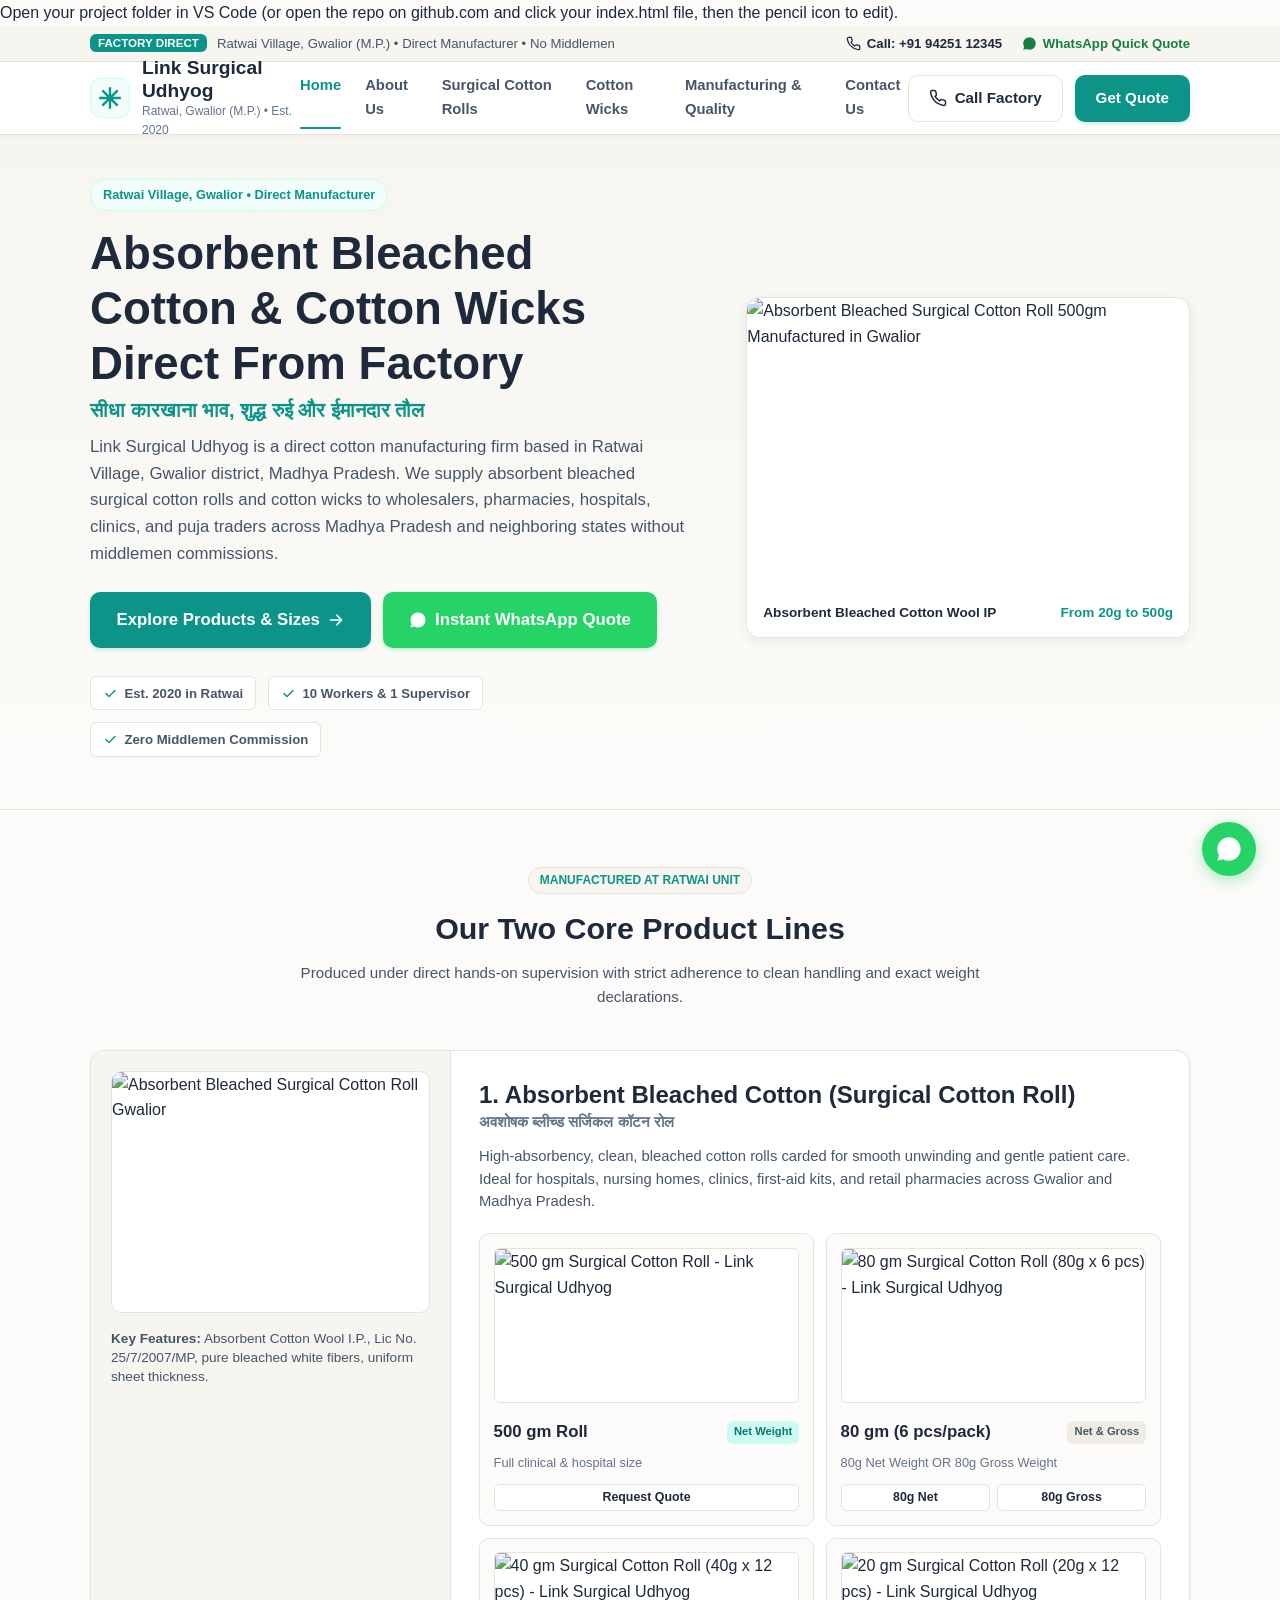
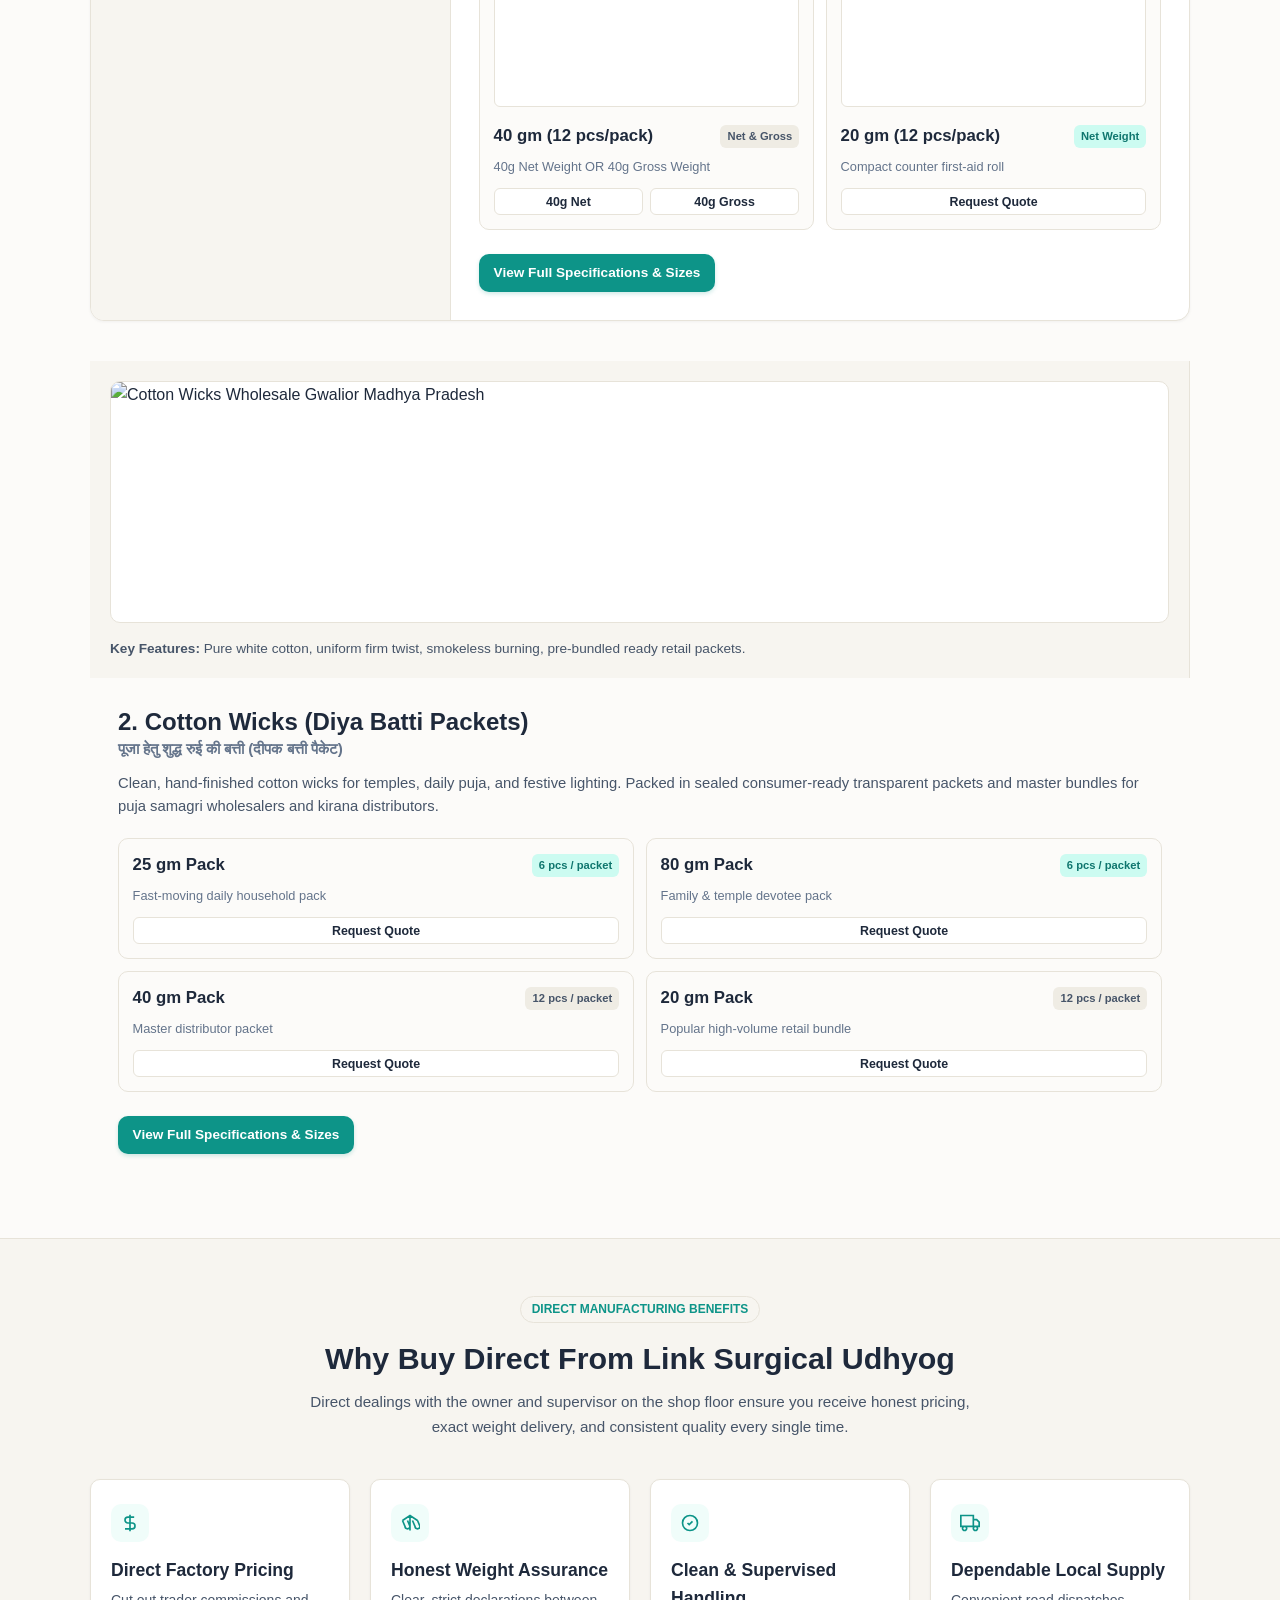
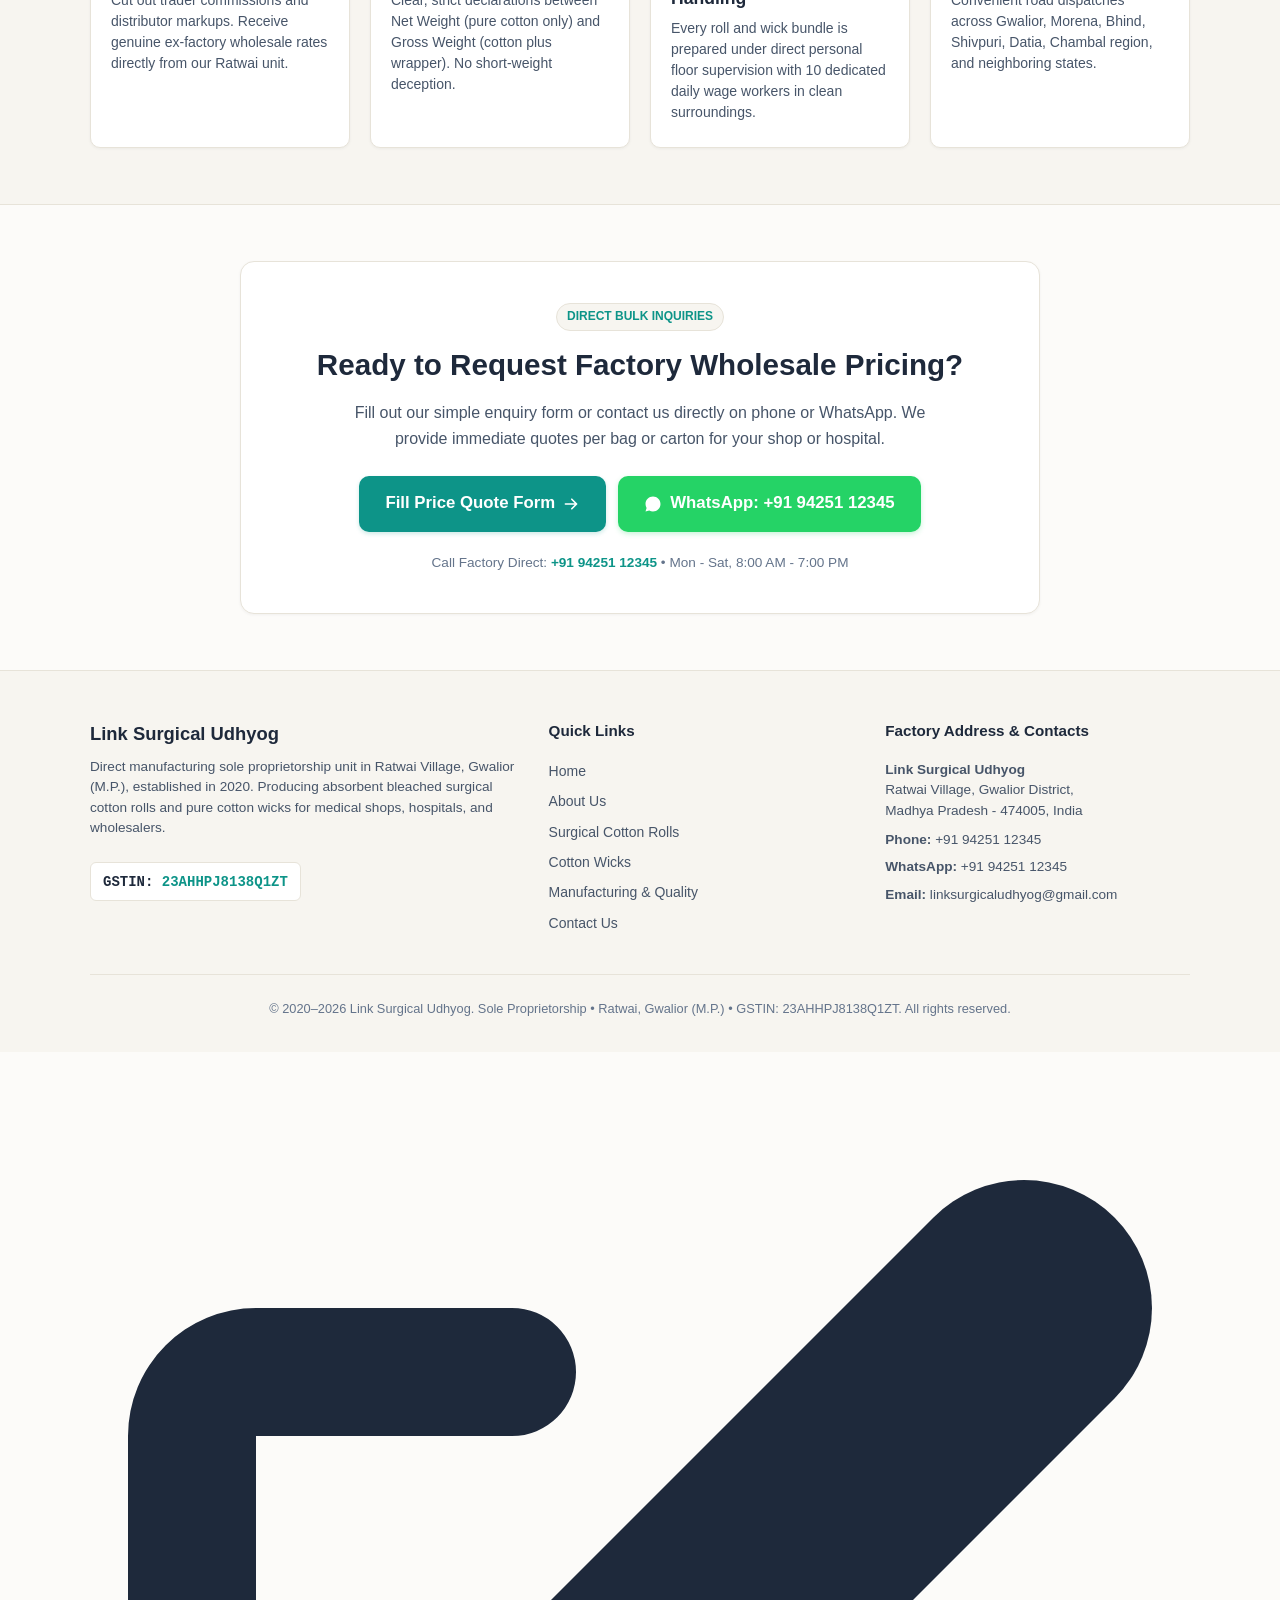
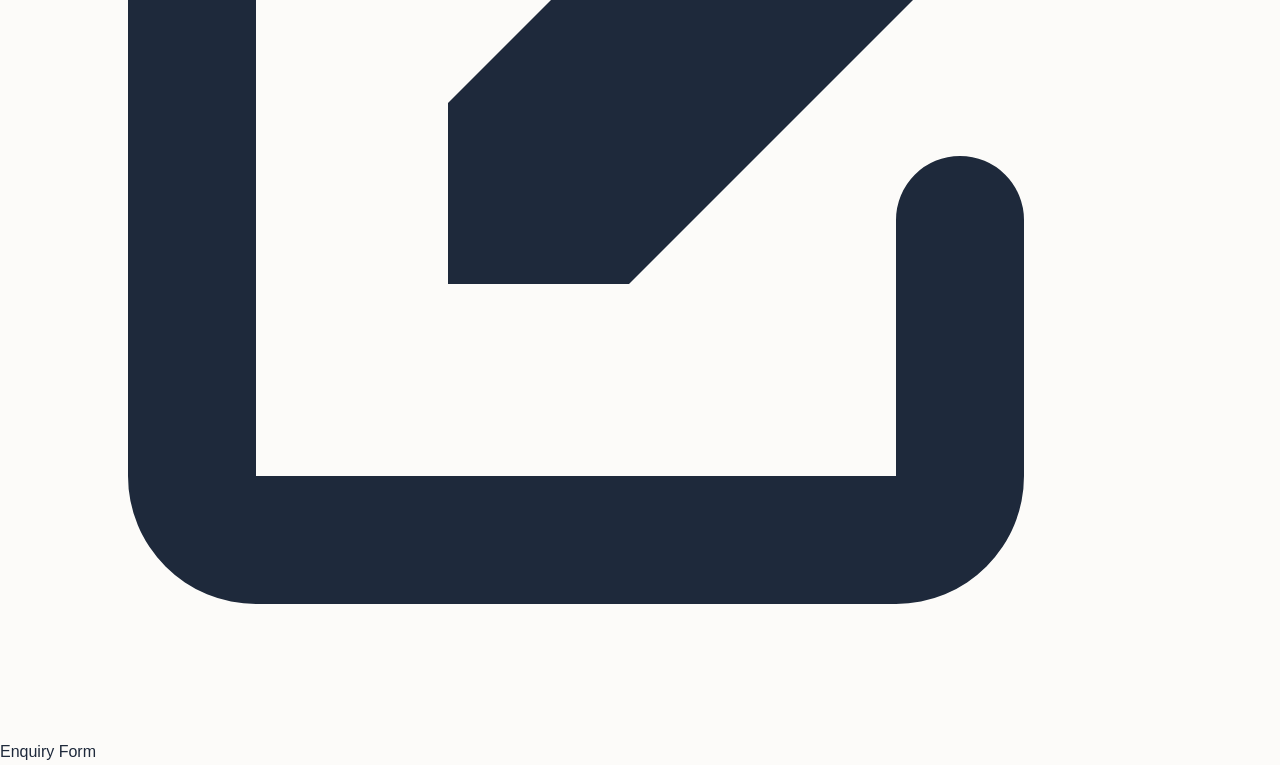
==== commit 00a27b2e: "Update index.html" ====
--- a/index.html
+++ b/index.html
@@ -41,6 +41,7 @@
   <link rel="stylesheet" href="style.css">
   <link rel="stylesheet" href="styles.css">
 </head>
+  Open your project folder in VS Code (or open the repo on github.com and click your index.html file, then the pencil icon to edit).
 <body>
 
   <!-- Top Announcement Bar -->
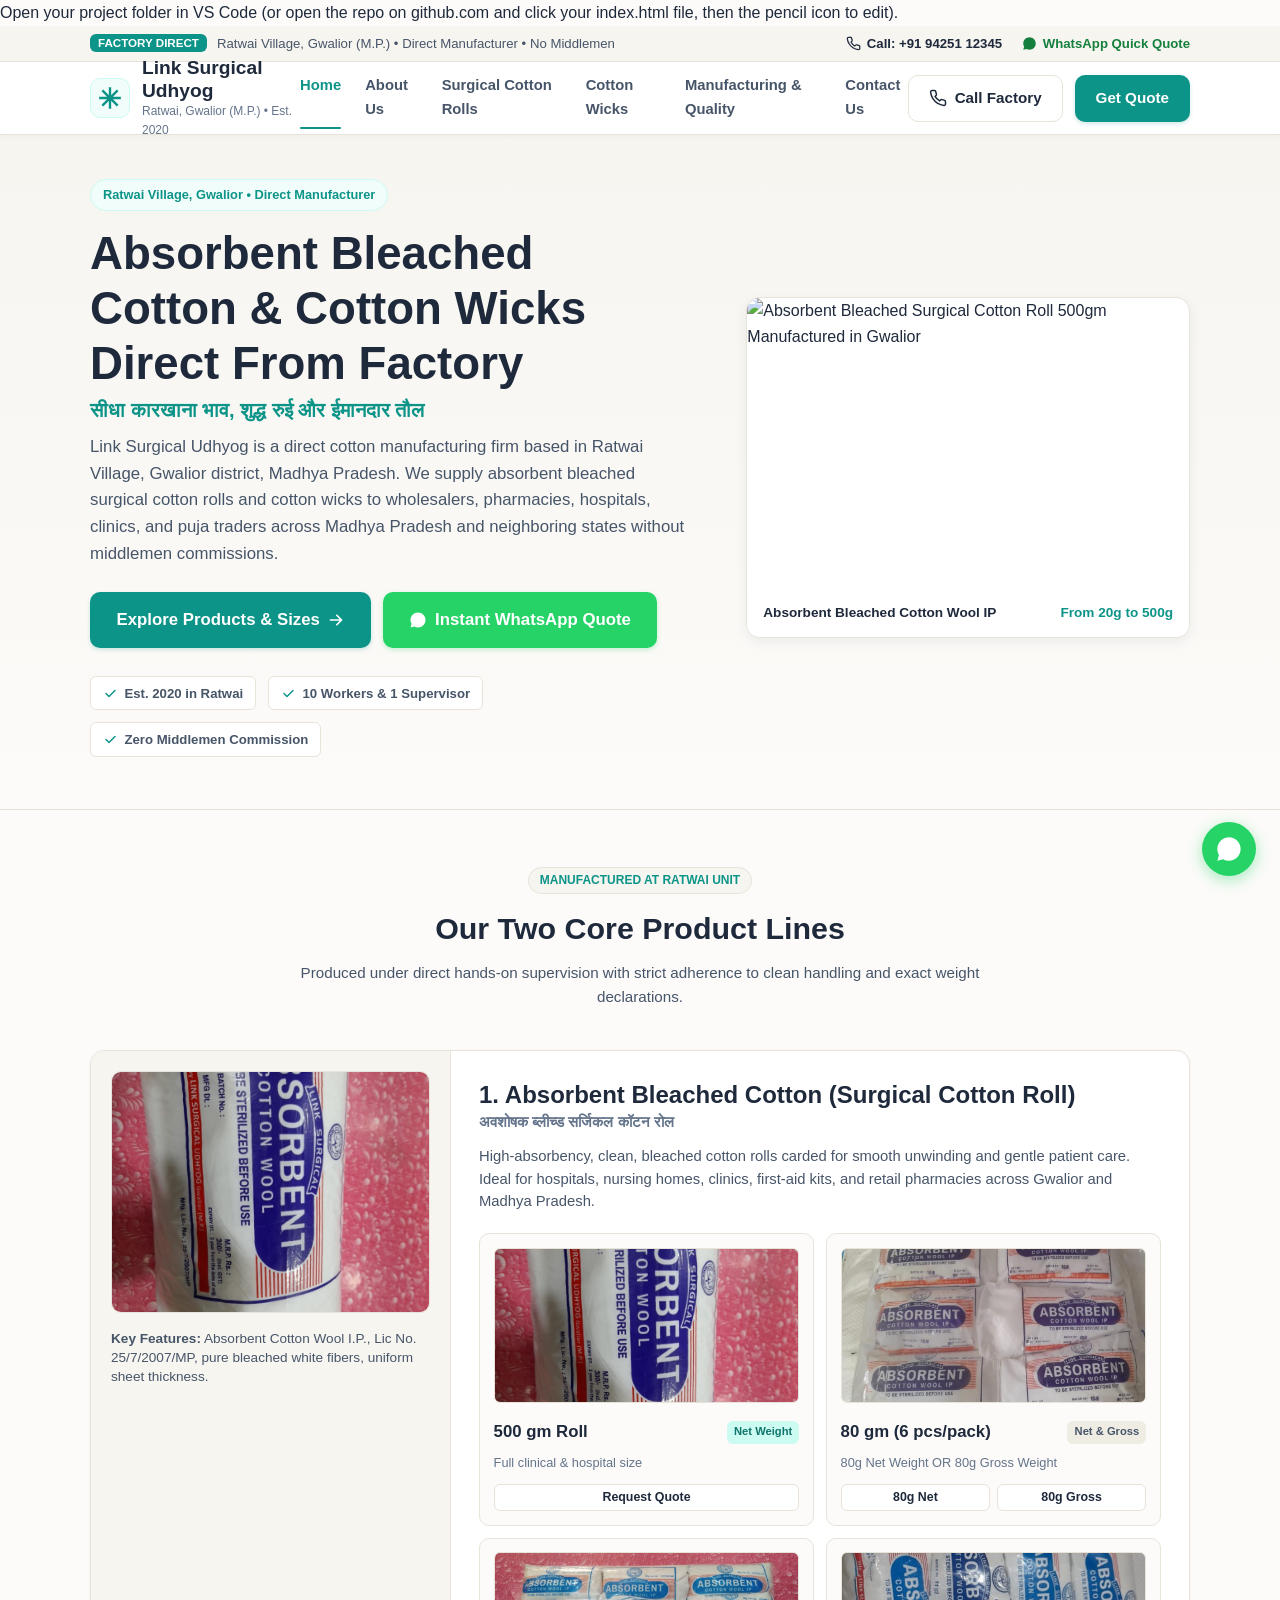
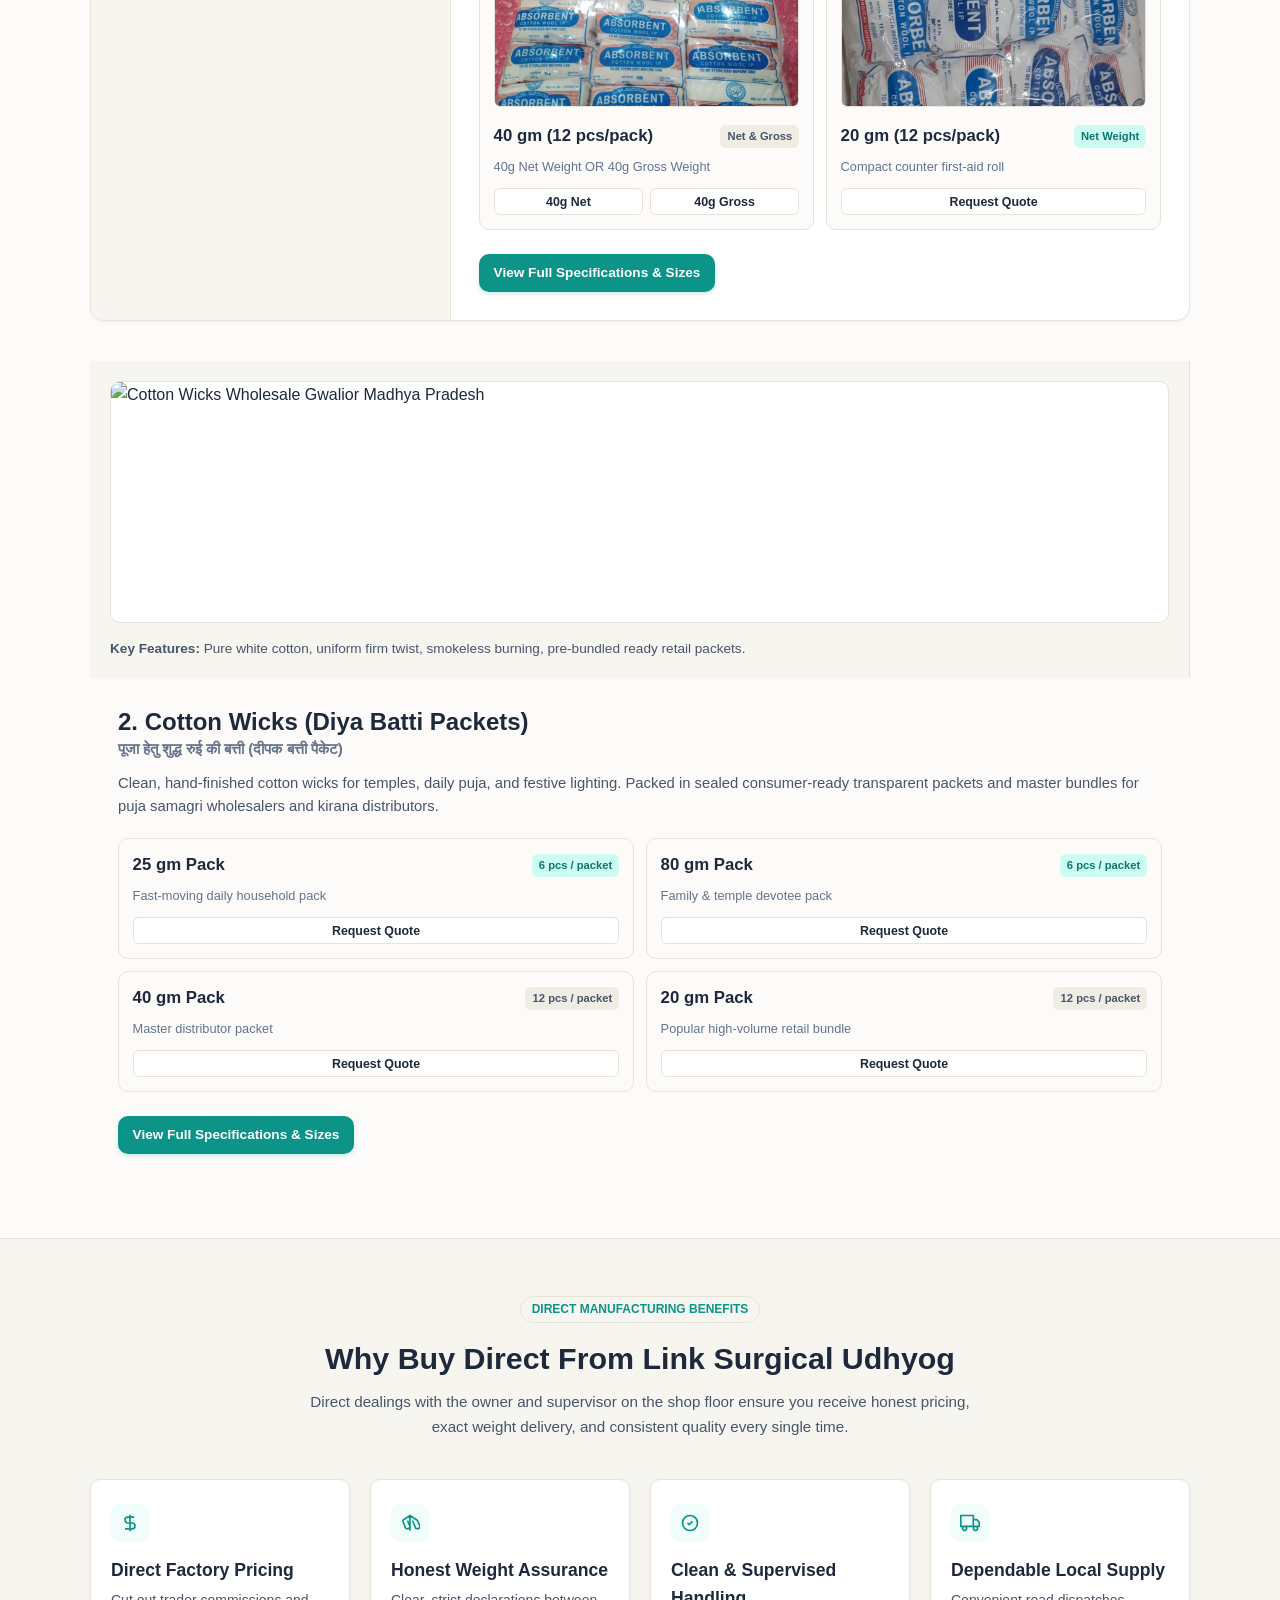
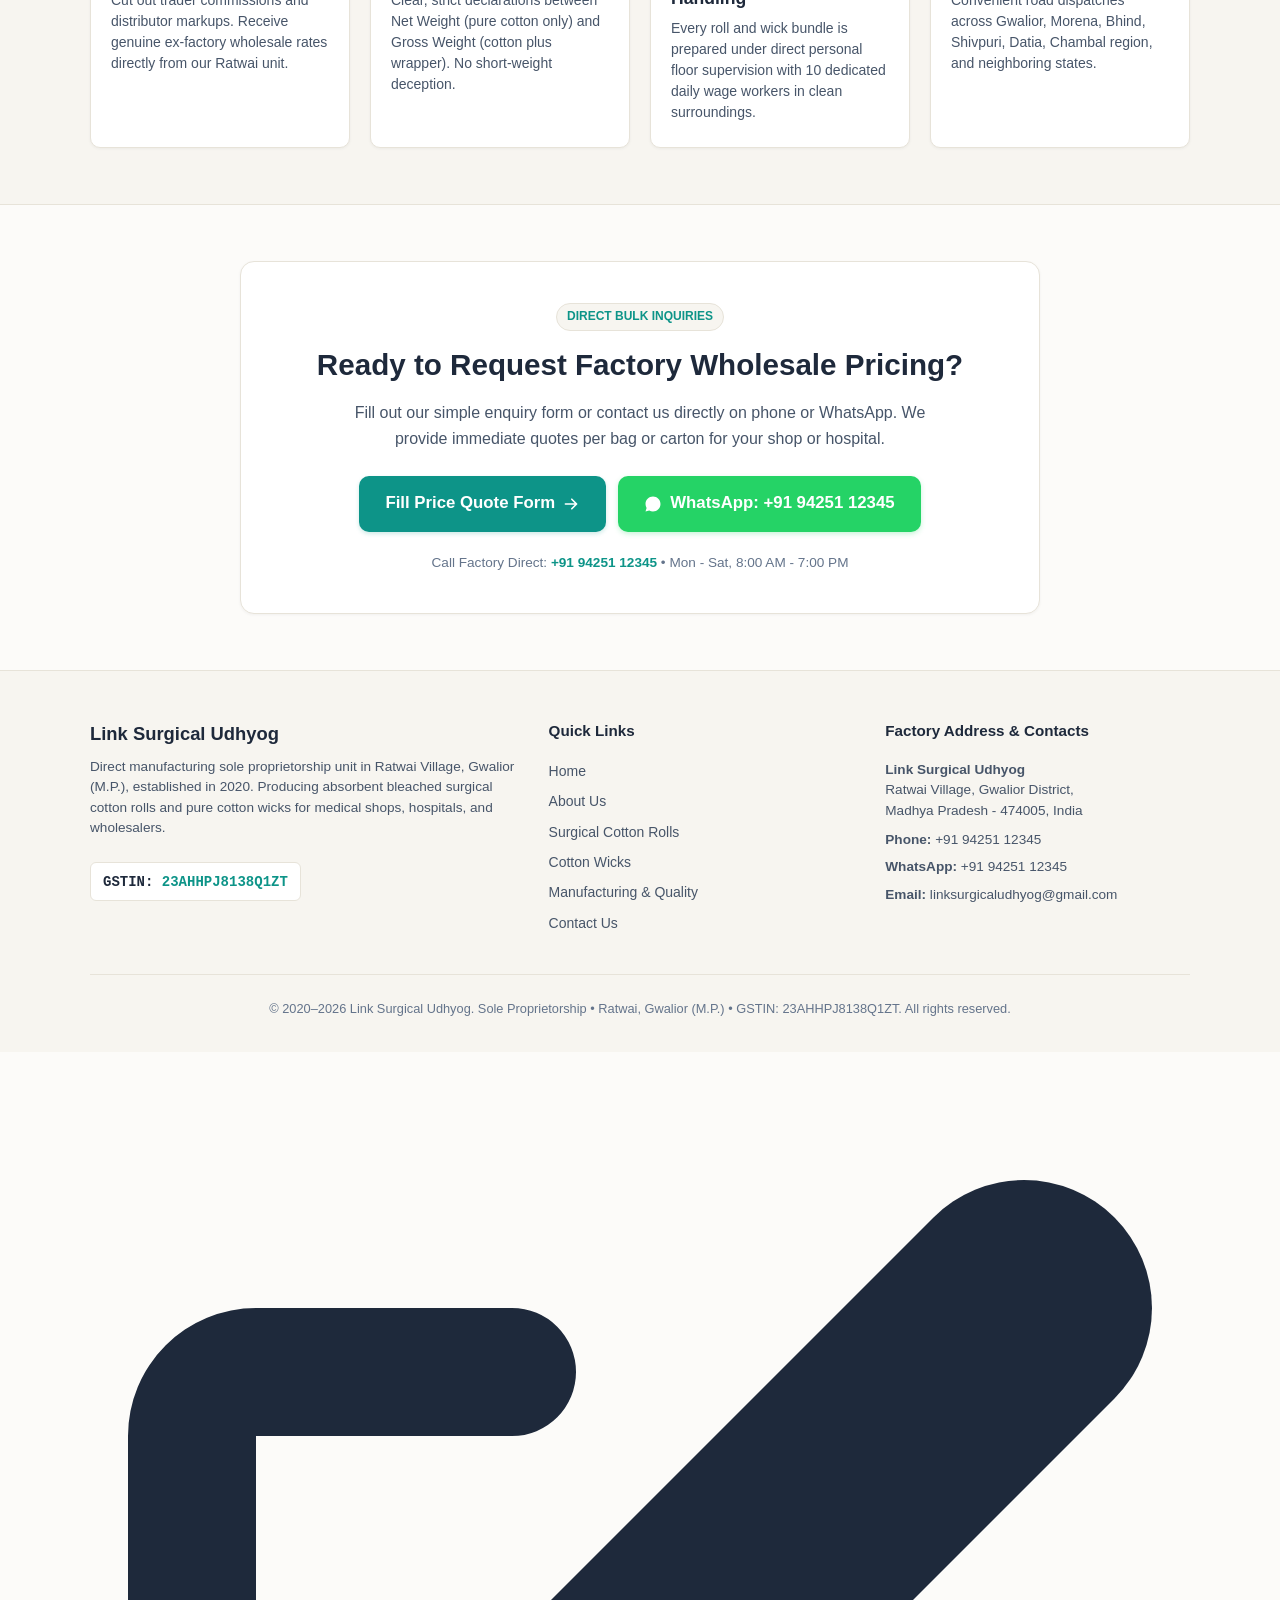
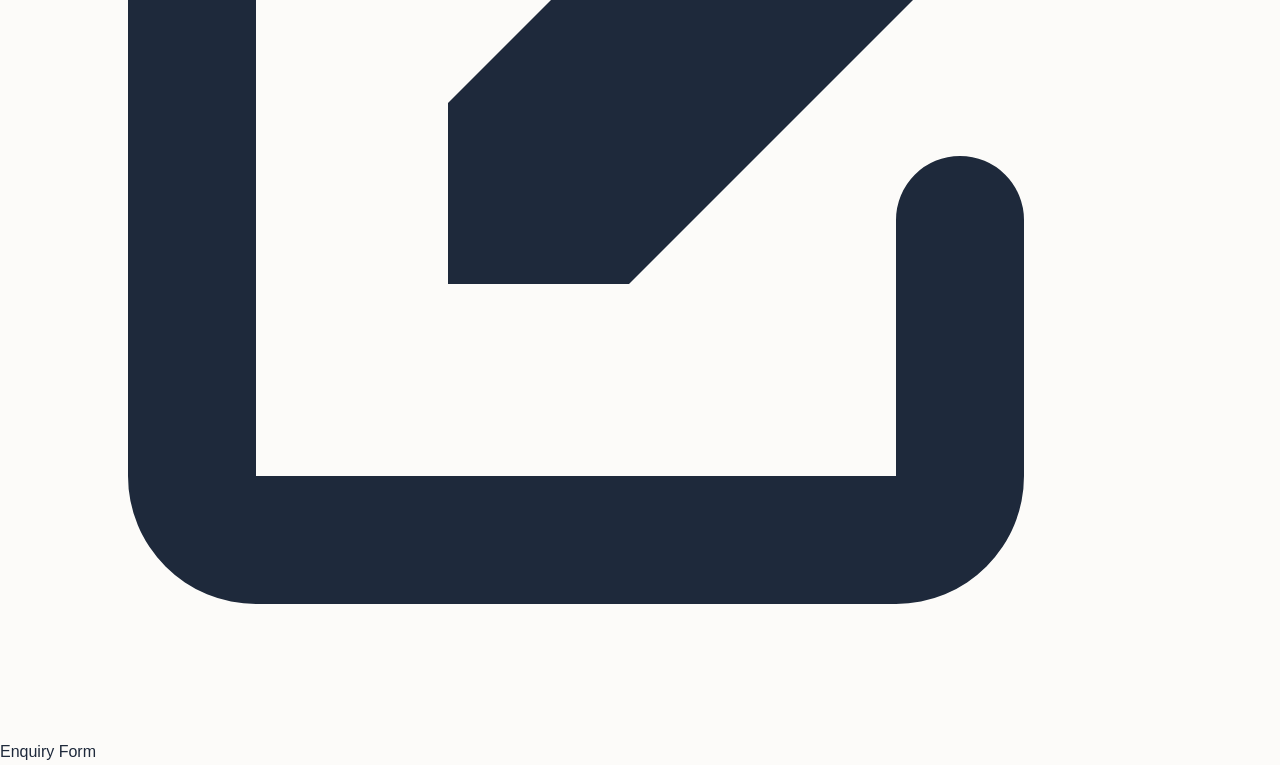
==== commit 4d60b830: "Update index.html" ====
--- a/index.html
+++ b/index.html
@@ -163,7 +163,7 @@
 
         <div class="hero-right">
           <div class="hero-img-box">
-            <img src="images/cotton-roll-500g.jpg" alt="Absorbent Bleached Surgical Cotton Roll 500gm Manufactured in Gwalior" width="600" height="448" loading="eager">
+            <img src="/.cotton-roll-500g.jpg" alt="Absorbent Bleached Surgical Cotton Roll 500gm Manufactured in Gwalior" width="600" height="448" loading="eager">
             <div class="hero-img-meta">
               <strong>Absorbent Bleached Cotton Wool IP</strong>
               <span style="color: var(--accent-teal); font-weight: 700;">From 20g to 500g</span>
@@ -188,7 +188,7 @@
         <div class="product-card">
           <div class="product-card-media">
             <div class="product-img-wrap">
-              <img src="images/cotton-roll-500g.jpg" alt="Absorbent Bleached Surgical Cotton Roll Gwalior" loading="lazy">
+              <img src="/cotton-roll-500g.jpg" alt="Absorbent Bleached Surgical Cotton Roll Gwalior" loading="lazy">
             </div>
             <div style="font-size: 0.85rem; color: var(--text-secondary); line-height: 1.4;">
               <strong>Key Features:</strong> Absorbent Cotton Wool I.P., Lic No. 25/7/2007/MP, pure bleached white fibers, uniform sheet thickness.
@@ -205,7 +205,7 @@
                 <!-- 500 gm Net -->
                 <div class="pack-item">
                   <div class="pack-thumb-wrap">
-                    <img src="images/cotton-roll-500g.jpg" alt="500 gm Surgical Cotton Roll - Link Surgical Udhyog" class="pack-thumb" loading="lazy">
+                    <img src="/cotton-roll-500g.jpg" alt="500 gm Surgical Cotton Roll - Link Surgical Udhyog" class="pack-thumb" loading="lazy">
                   </div>
                   <div class="pack-header">
                     <span class="pack-name">500 gm Roll</span>
@@ -220,7 +220,7 @@
                 <!-- 80 gm Net & Gross (80gmx6) -->
                 <div class="pack-item">
                   <div class="pack-thumb-wrap">
-                    <img src="images/cotton-roll-80gx6.jpg" alt="80 gm Surgical Cotton Roll (80g x 6 pcs) - Link Surgical Udhyog" class="pack-thumb" loading="lazy">
+                    <img src="/cotton-roll-80gx6.jpg" alt="80 gm Surgical Cotton Roll (80g x 6 pcs) - Link Surgical Udhyog" class="pack-thumb" loading="lazy">
                   </div>
                   <div class="pack-header">
                     <span class="pack-name">80 gm (6 pcs/pack)</span>
@@ -236,7 +236,7 @@
                 <!-- 40 gm Net & Gross (40gmx12) -->
                 <div class="pack-item">
                   <div class="pack-thumb-wrap">
-                    <img src="images/cotton-roll-40gx12.jpg" alt="40 gm Surgical Cotton Roll (40g x 12 pcs) - Link Surgical Udhyog" class="pack-thumb" loading="lazy">
+                    <img src="/cotton-roll-40gx12.jpg" alt="40 gm Surgical Cotton Roll (40g x 12 pcs) - Link Surgical Udhyog" class="pack-thumb" loading="lazy">
                   </div>
                   <div class="pack-header">
                     <span class="pack-name">40 gm (12 pcs/pack)</span>
@@ -252,7 +252,7 @@
                 <!-- 20 gm Net (20gmx12) -->
                 <div class="pack-item">
                   <div class="pack-thumb-wrap">
-                    <img src="images/cotton-roll-20gx12.jpg" alt="20 gm Surgical Cotton Roll (20g x 12 pcs) - Link Surgical Udhyog" class="pack-thumb" loading="lazy">
+                    <img src="/cotton-roll-20gx12.jpg" alt="20 gm Surgical Cotton Roll (20g x 12 pcs) - Link Surgical Udhyog" class="pack-thumb" loading="lazy">
                   </div>
                   <div class="pack-header">
                     <span class="pack-name">20 gm (12 pcs/pack)</span>
@@ -274,7 +274,7 @@
         <!-- Product Line 2 -->
           <div class="product-card-media">
             <div class="product-img-wrap">
-              <img src="images/cotton-wicks.jpg" alt="Cotton Wicks Wholesale Gwalior Madhya Pradesh" loading="lazy">
+              <img src="/cotton-wicks.jpg" alt="Cotton Wicks Wholesale Gwalior Madhya Pradesh" loading="lazy">
             </div>
             <div style="font-size: 0.85rem; color: var(--text-secondary); line-height: 1.4;">
               <strong>Key Features:</strong> Pure white cotton, uniform firm twist, smokeless burning, pre-bundled ready retail packets.
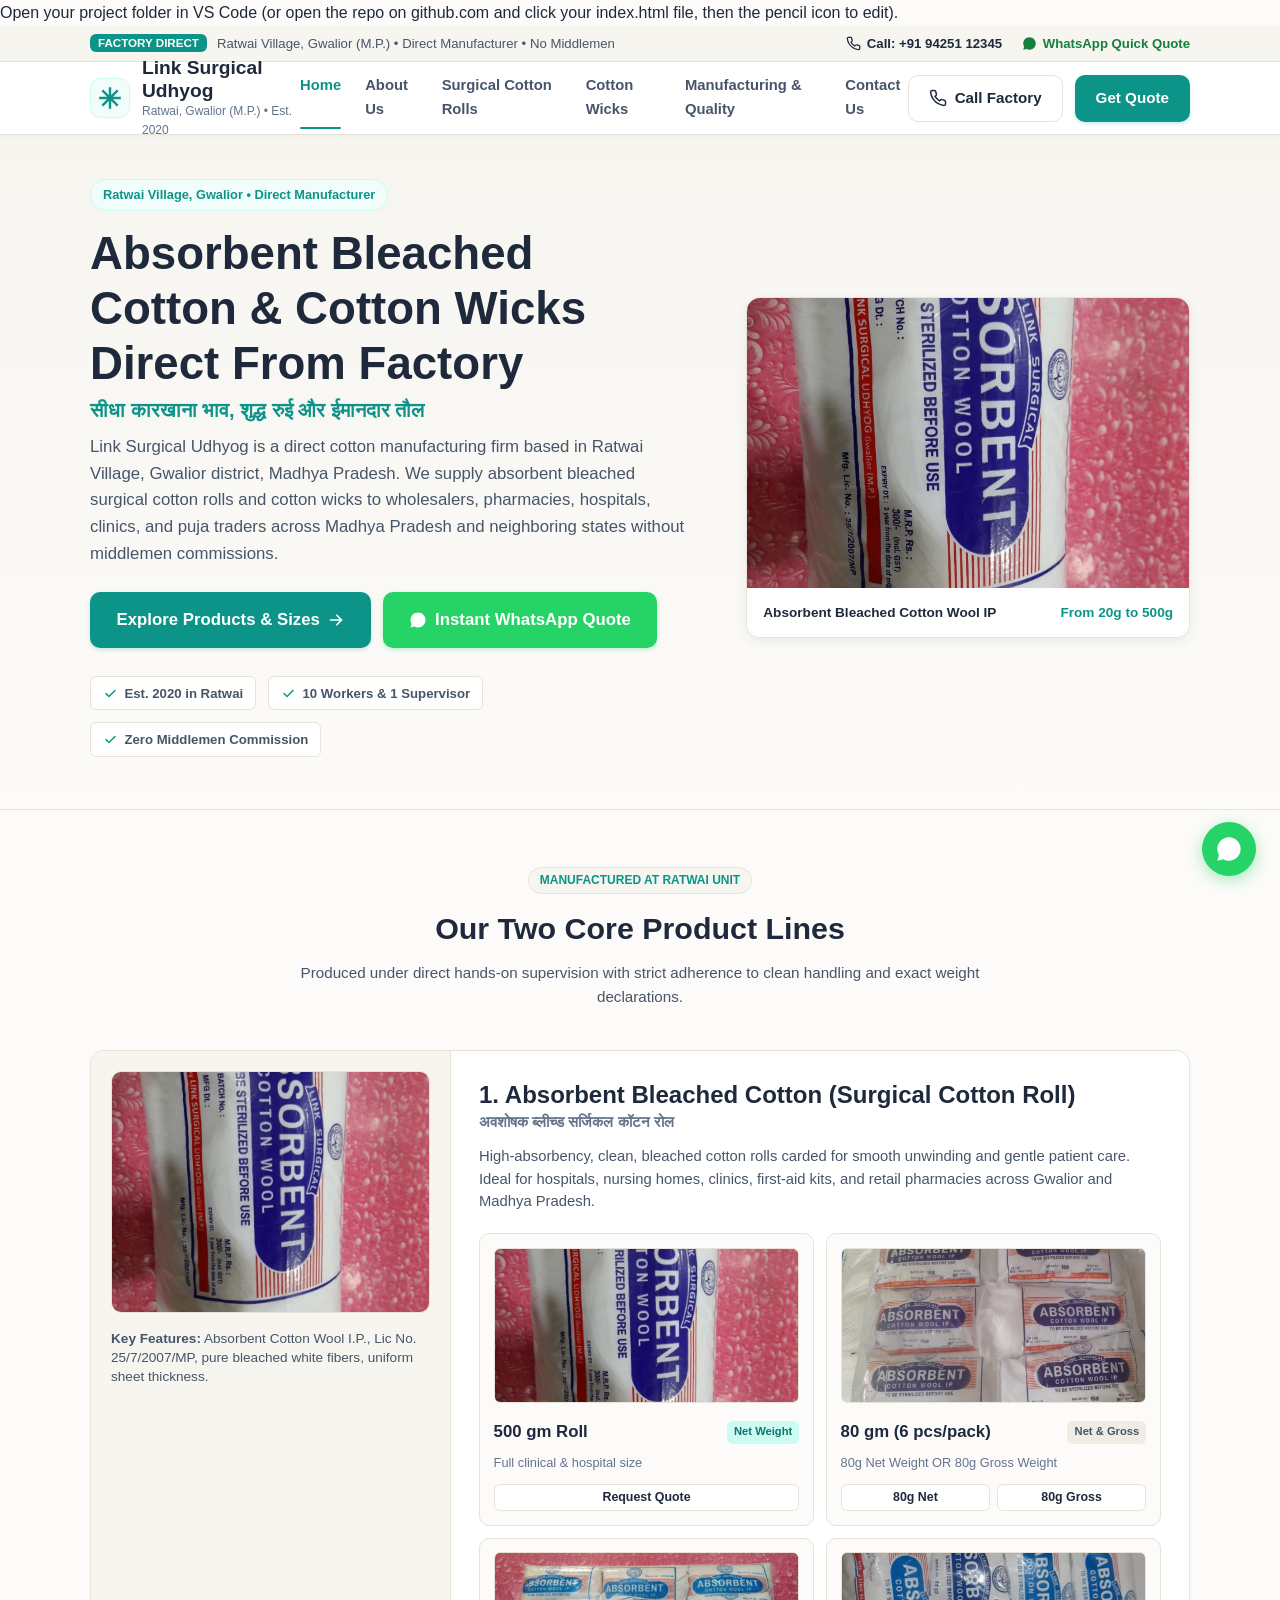
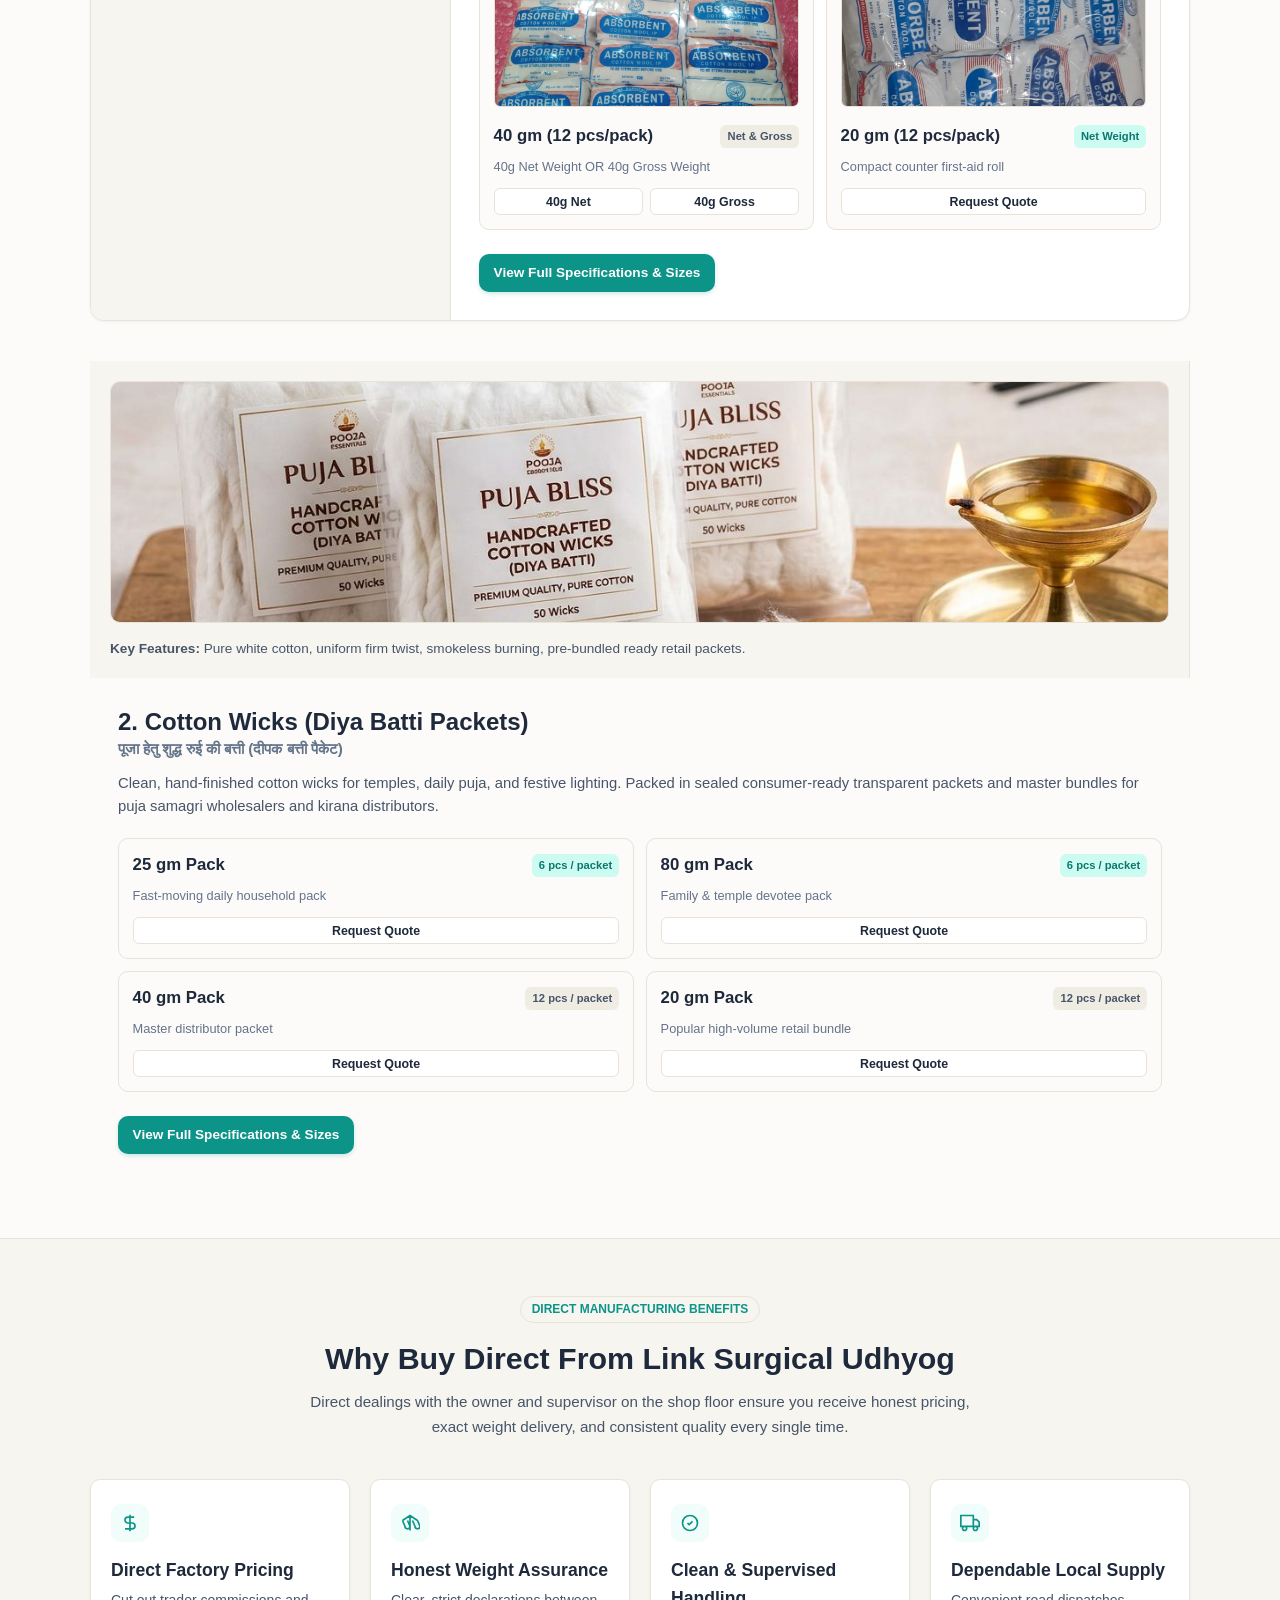
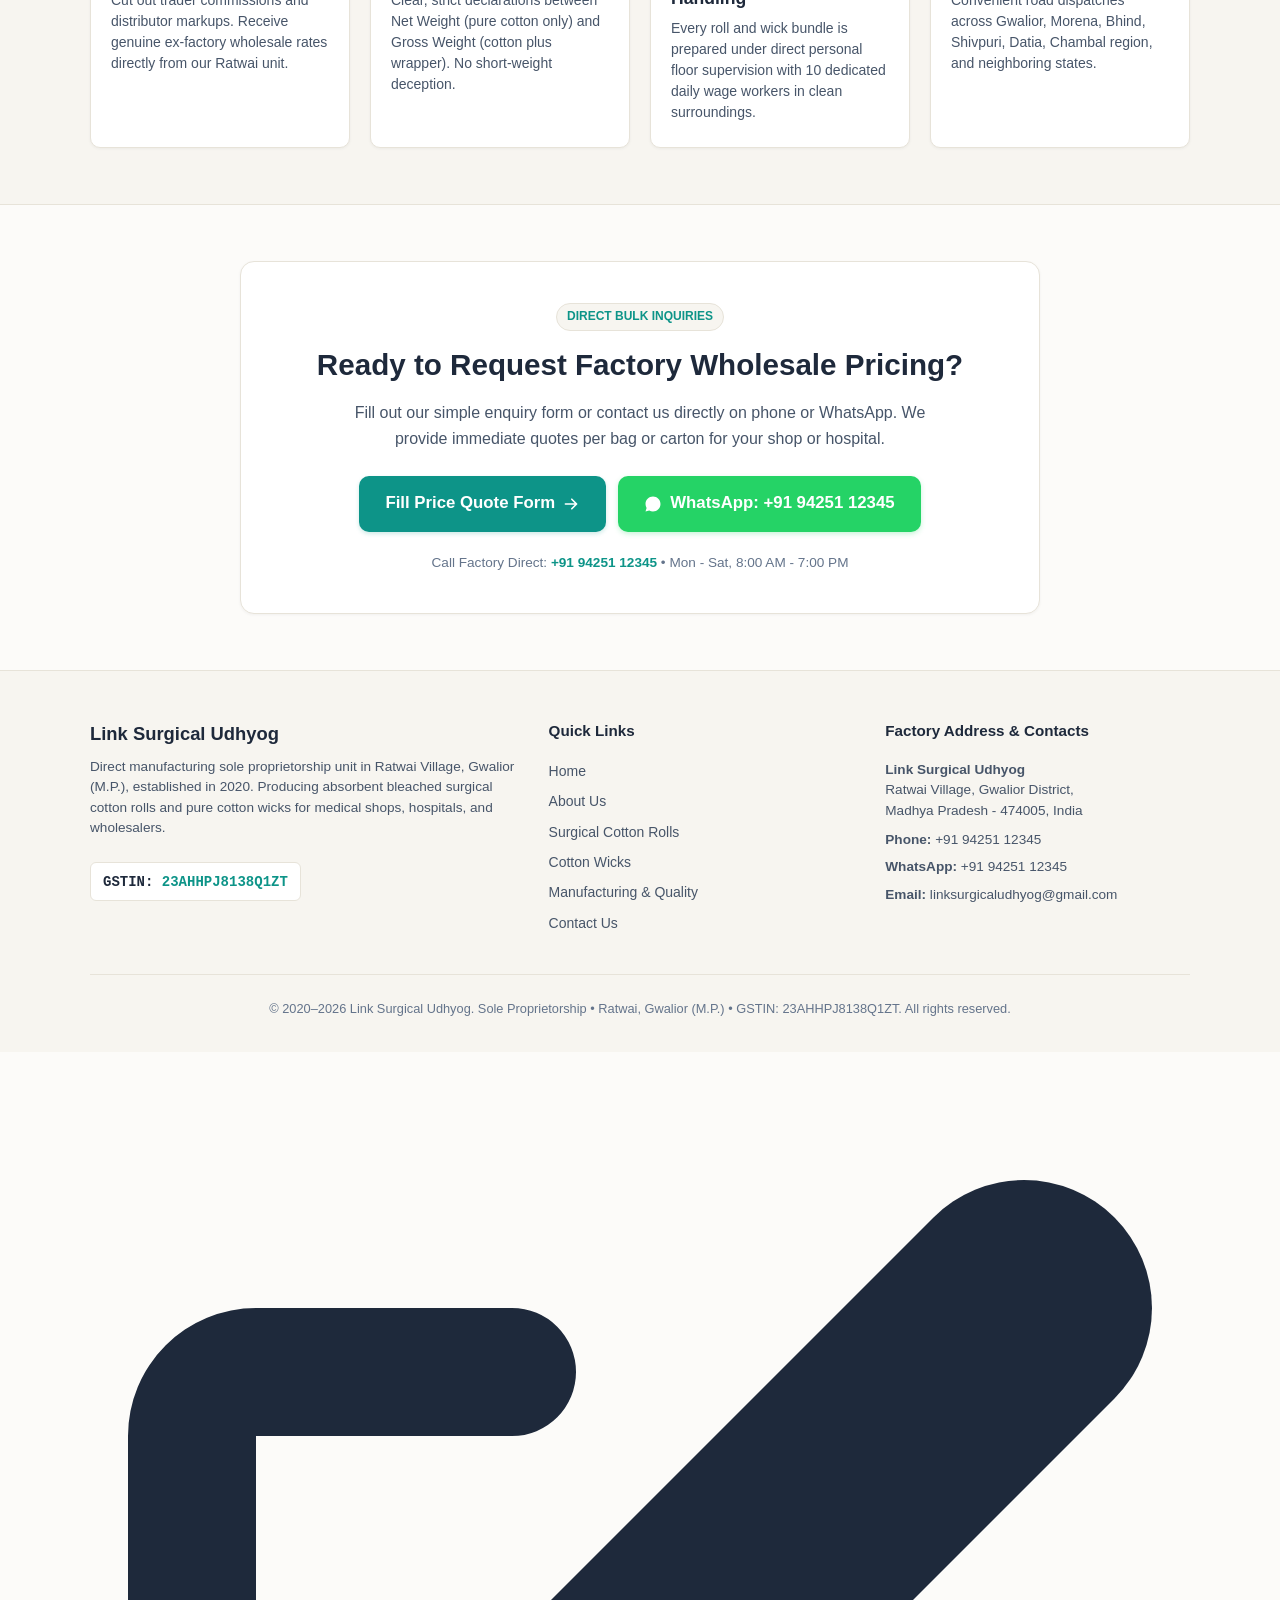
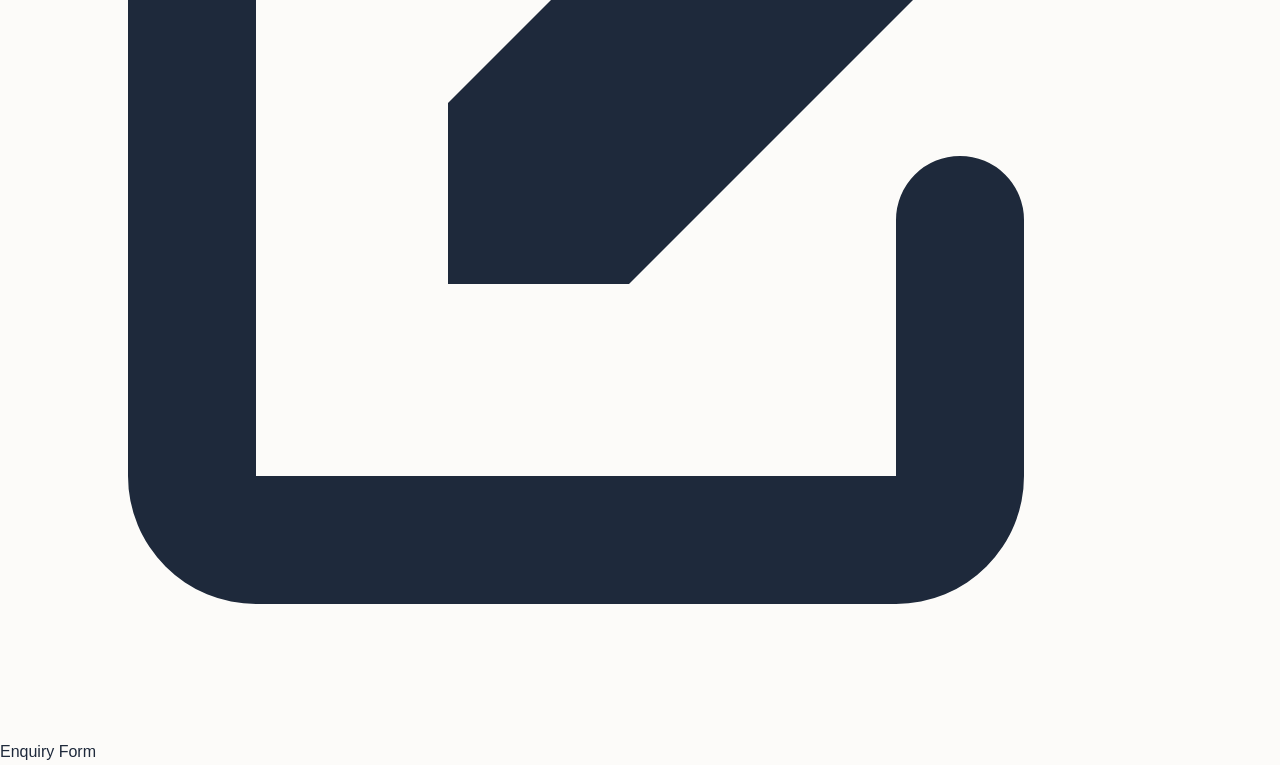
==== commit d2cf013c: "Update index.html" ====
--- a/index.html
+++ b/index.html
@@ -163,7 +163,7 @@
 
         <div class="hero-right">
           <div class="hero-img-box">
-            <img src="/.cotton-roll-500g.jpg" alt="Absorbent Bleached Surgical Cotton Roll 500gm Manufactured in Gwalior" width="600" height="448" loading="eager">
+            <img src="/cotton-roll-500g.jpg" alt="Absorbent Bleached Surgical Cotton Roll 500gm Manufactured in Gwalior" width="600" height="448" loading="eager">
             <div class="hero-img-meta">
               <strong>Absorbent Bleached Cotton Wool IP</strong>
               <span style="color: var(--accent-teal); font-weight: 700;">From 20g to 500g</span>
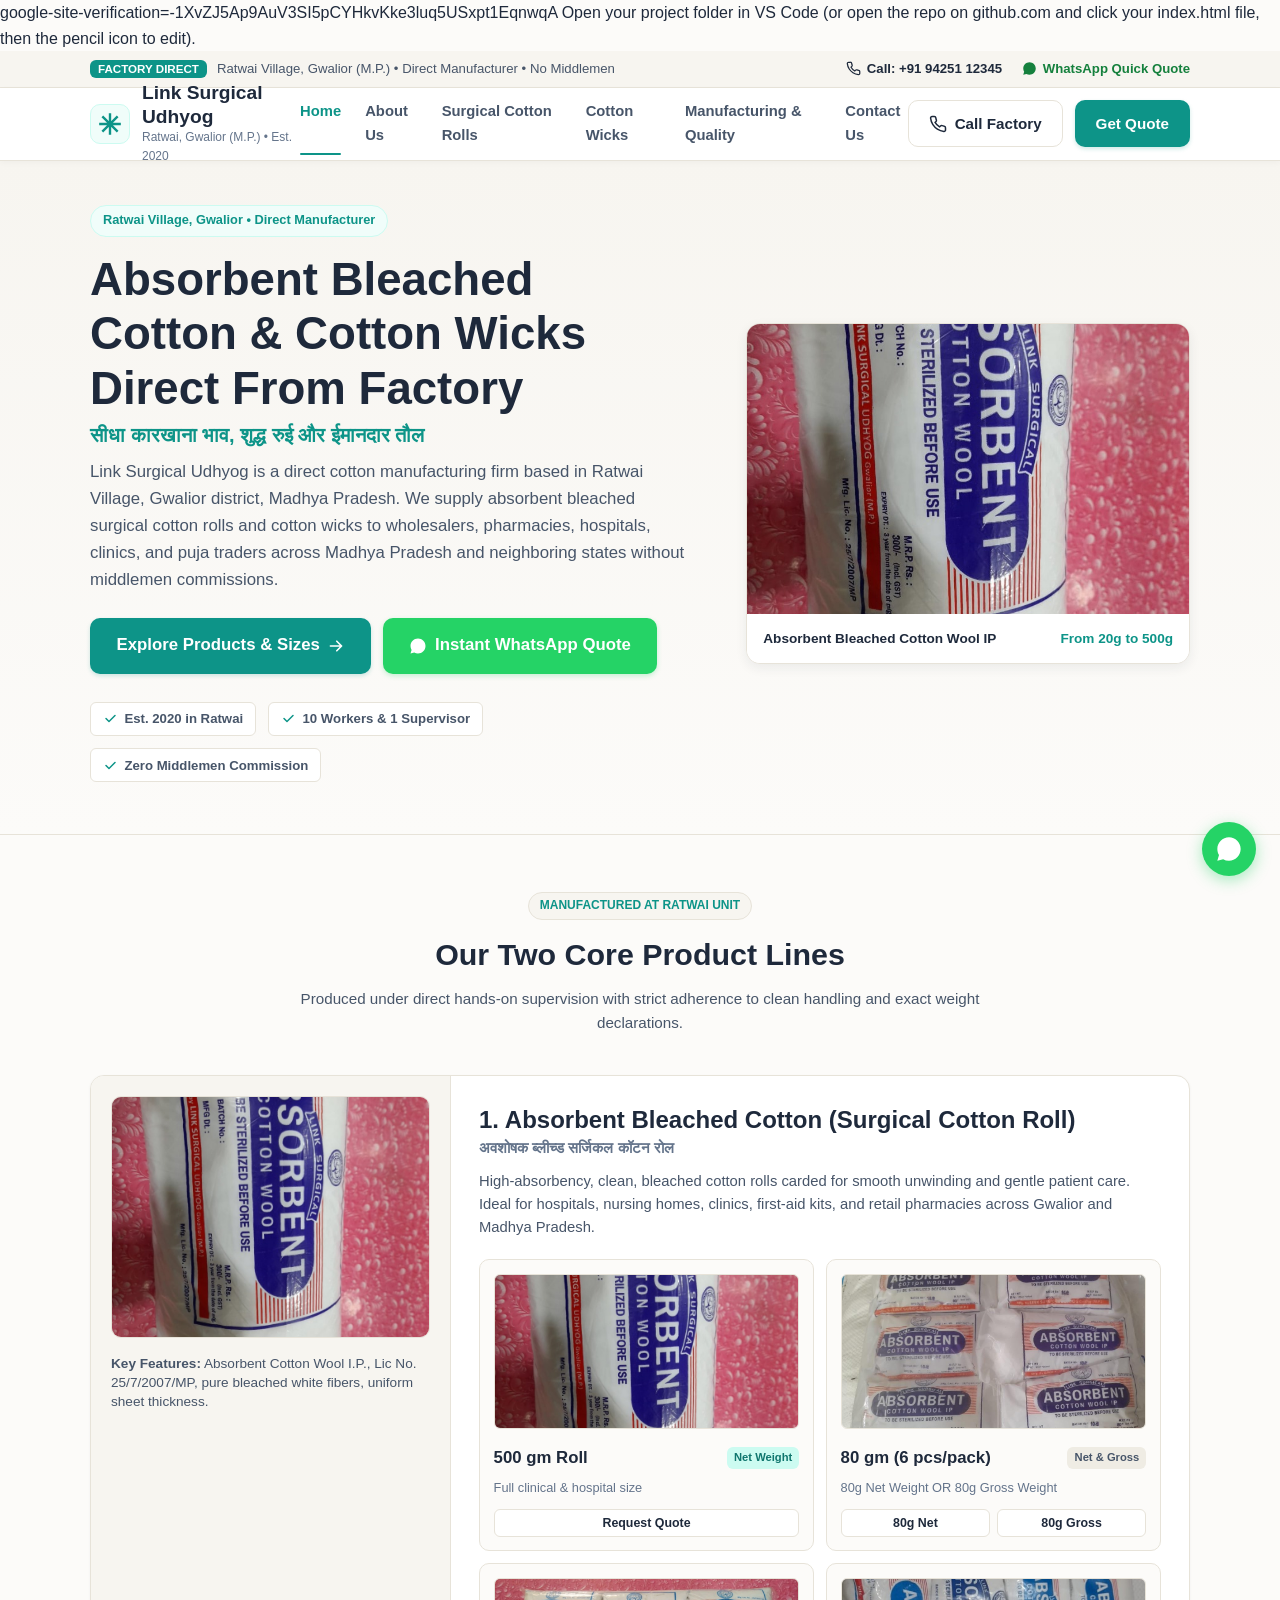
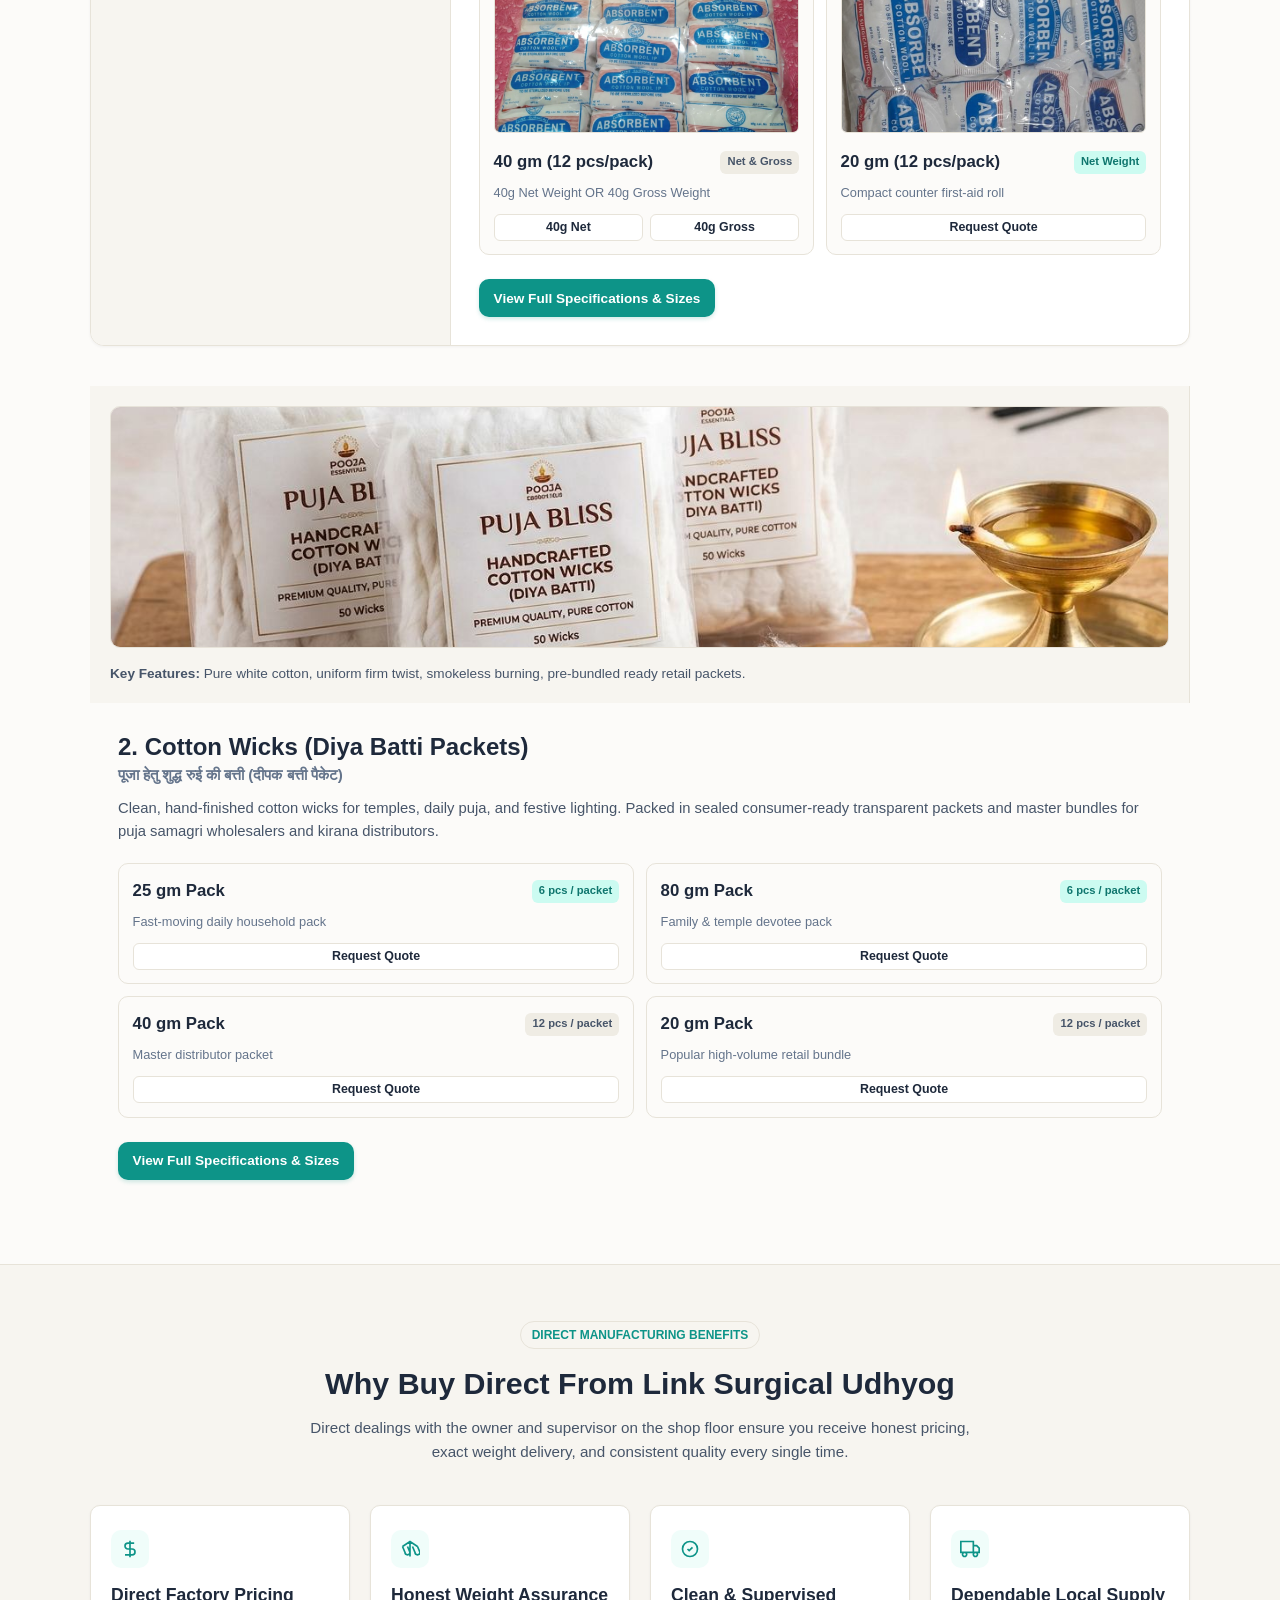
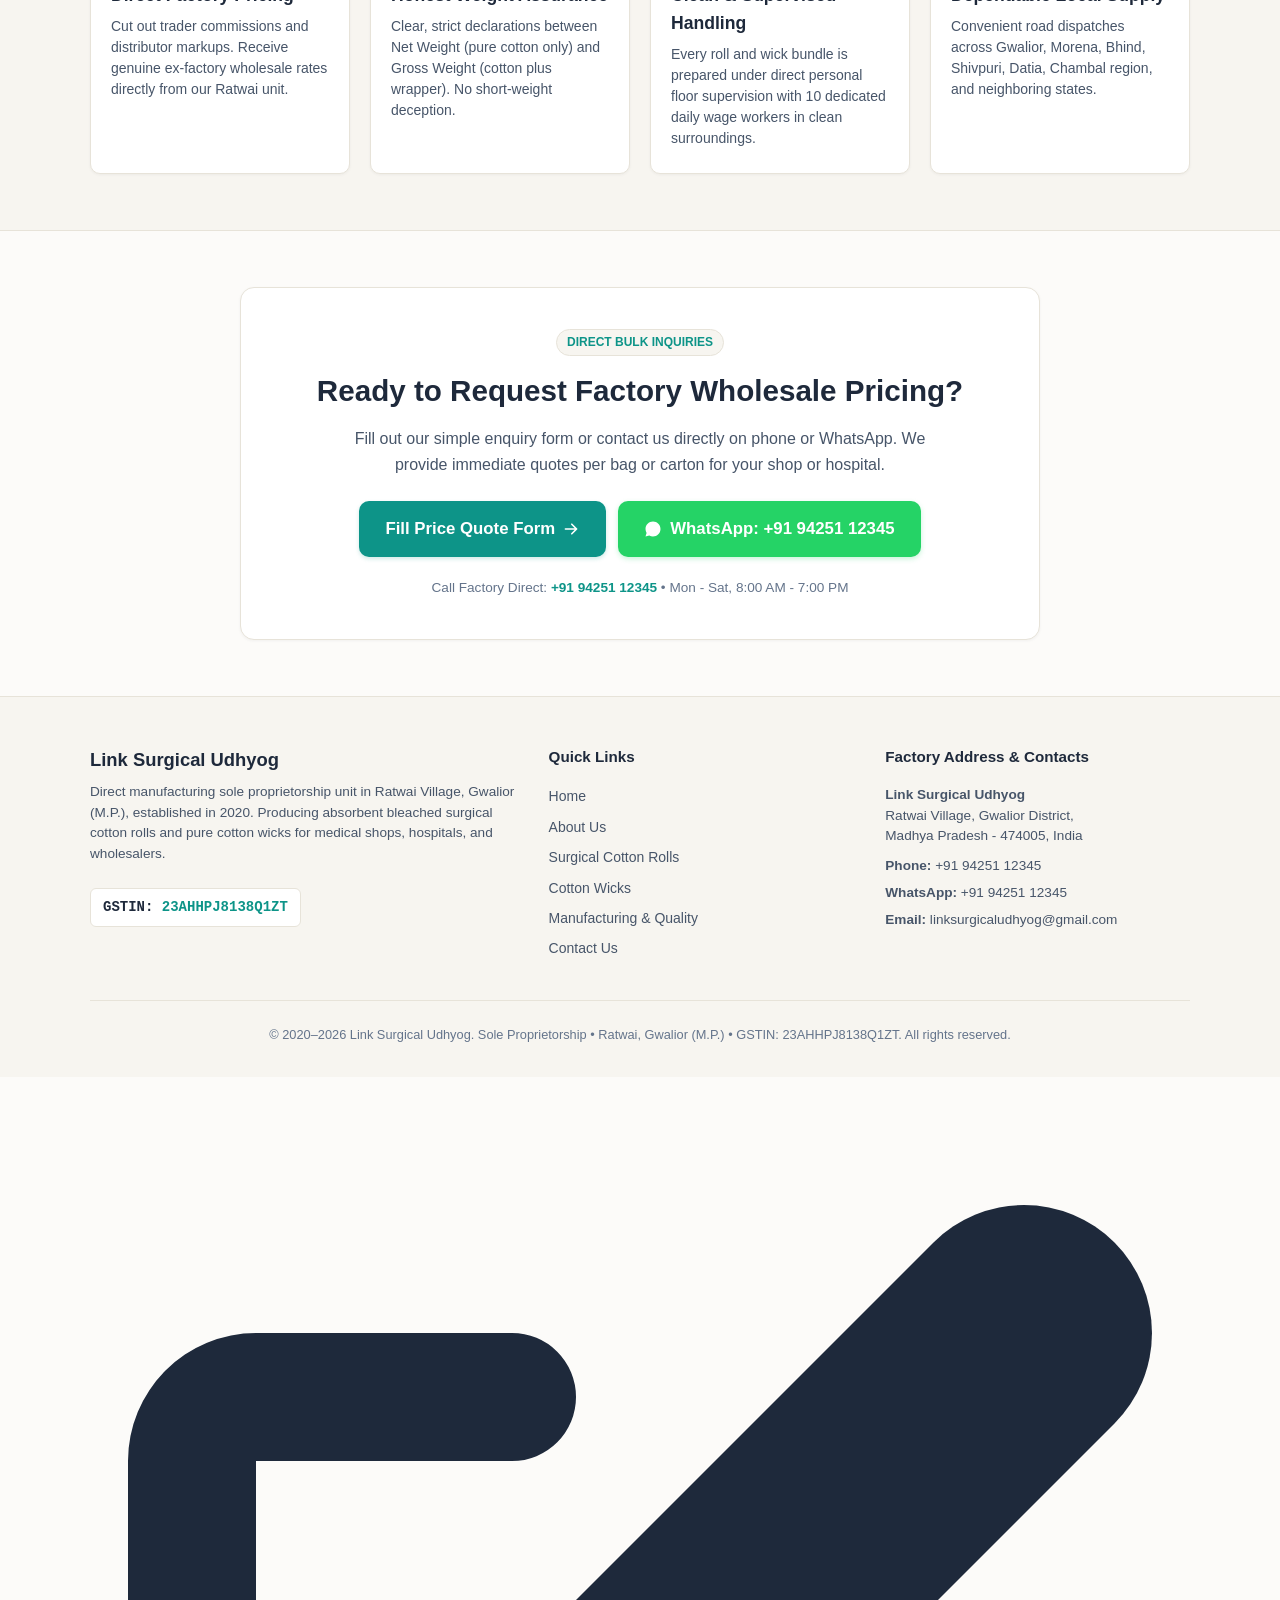
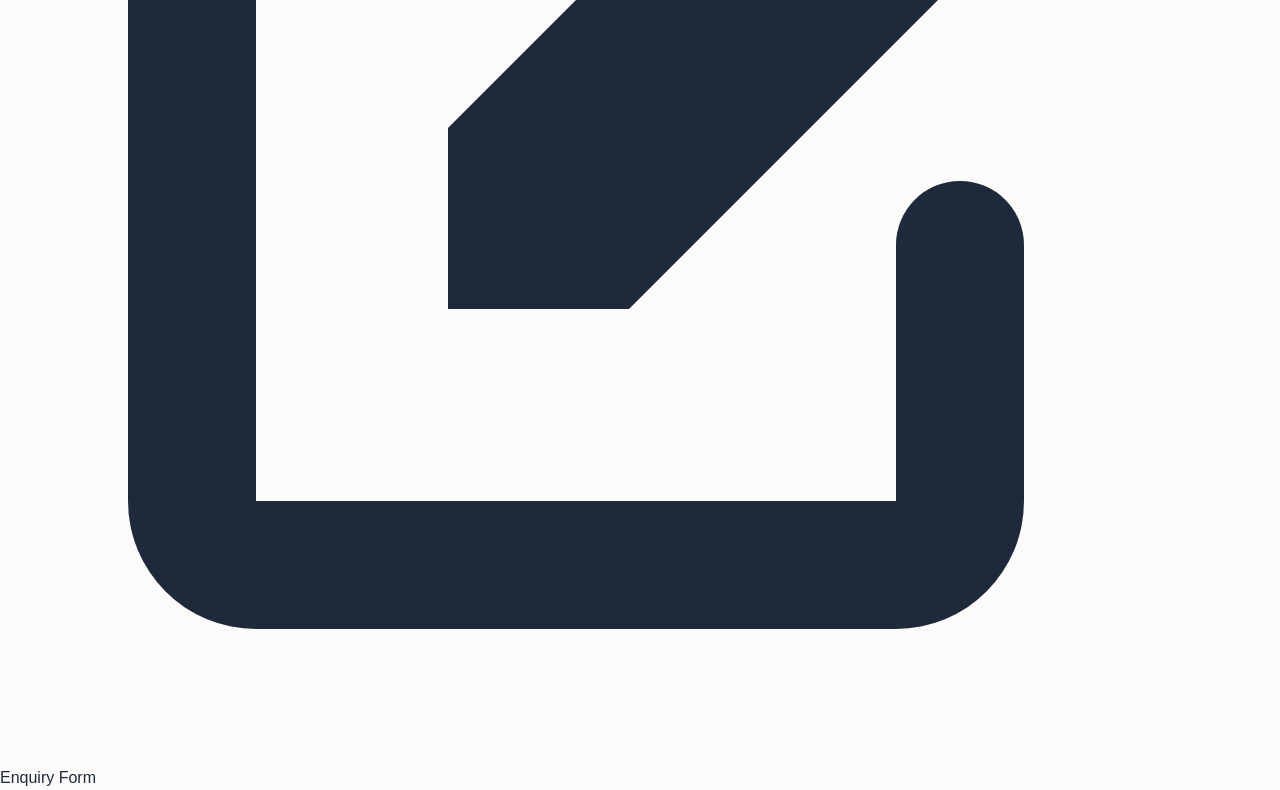
==== commit 6c1952e5: "Update index.html" ====
--- a/index.html
+++ b/index.html
@@ -1,6 +1,7 @@
 <!DOCTYPE html>
 <html lang="en">
 <head>
+  google-site-verification=-1XvZJ5Ap9AuV3SI5pCYHkvKke3luq5USxpt1EqnwqA
   <meta charset="UTF-8">
   <meta name="viewport" content="width=device-width, initial-scale=1.0">
   <title>Link Surgical Udhyog | Cotton Manufacturer Gwalior, MP</title>
